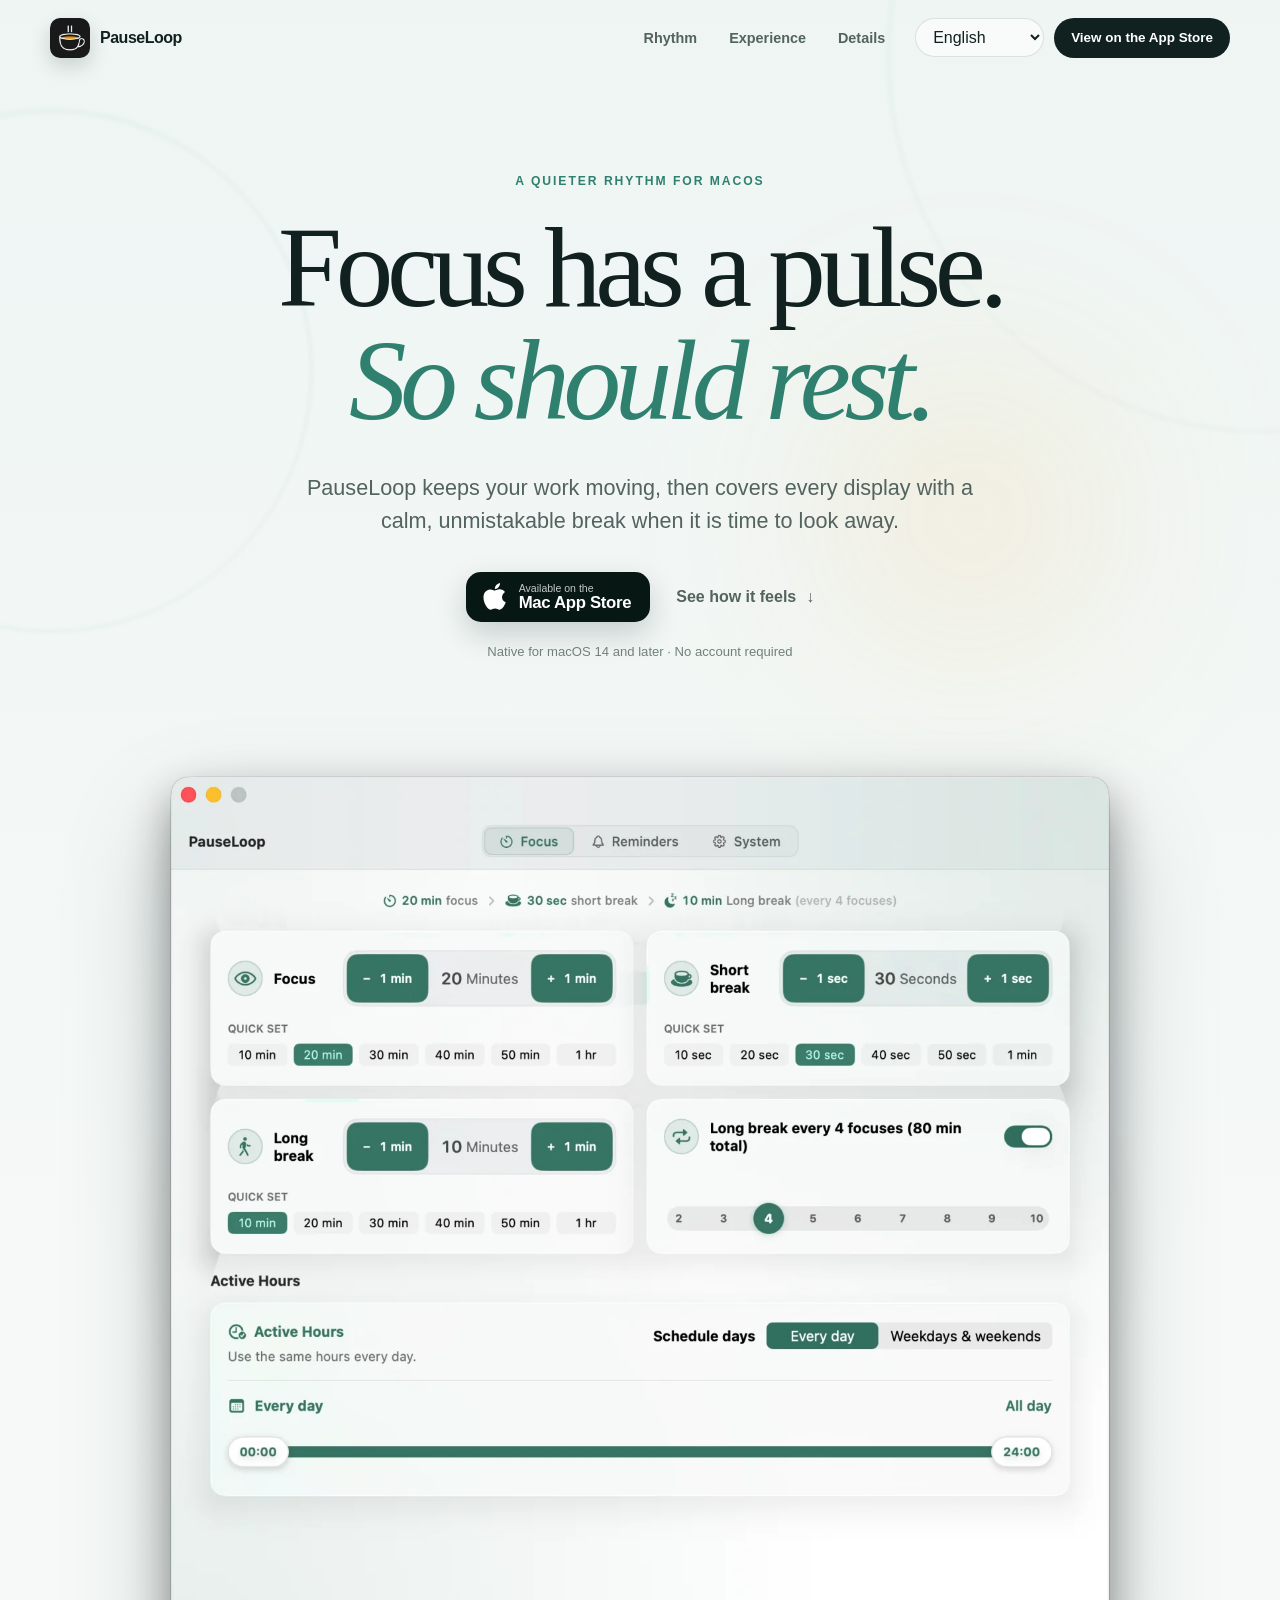
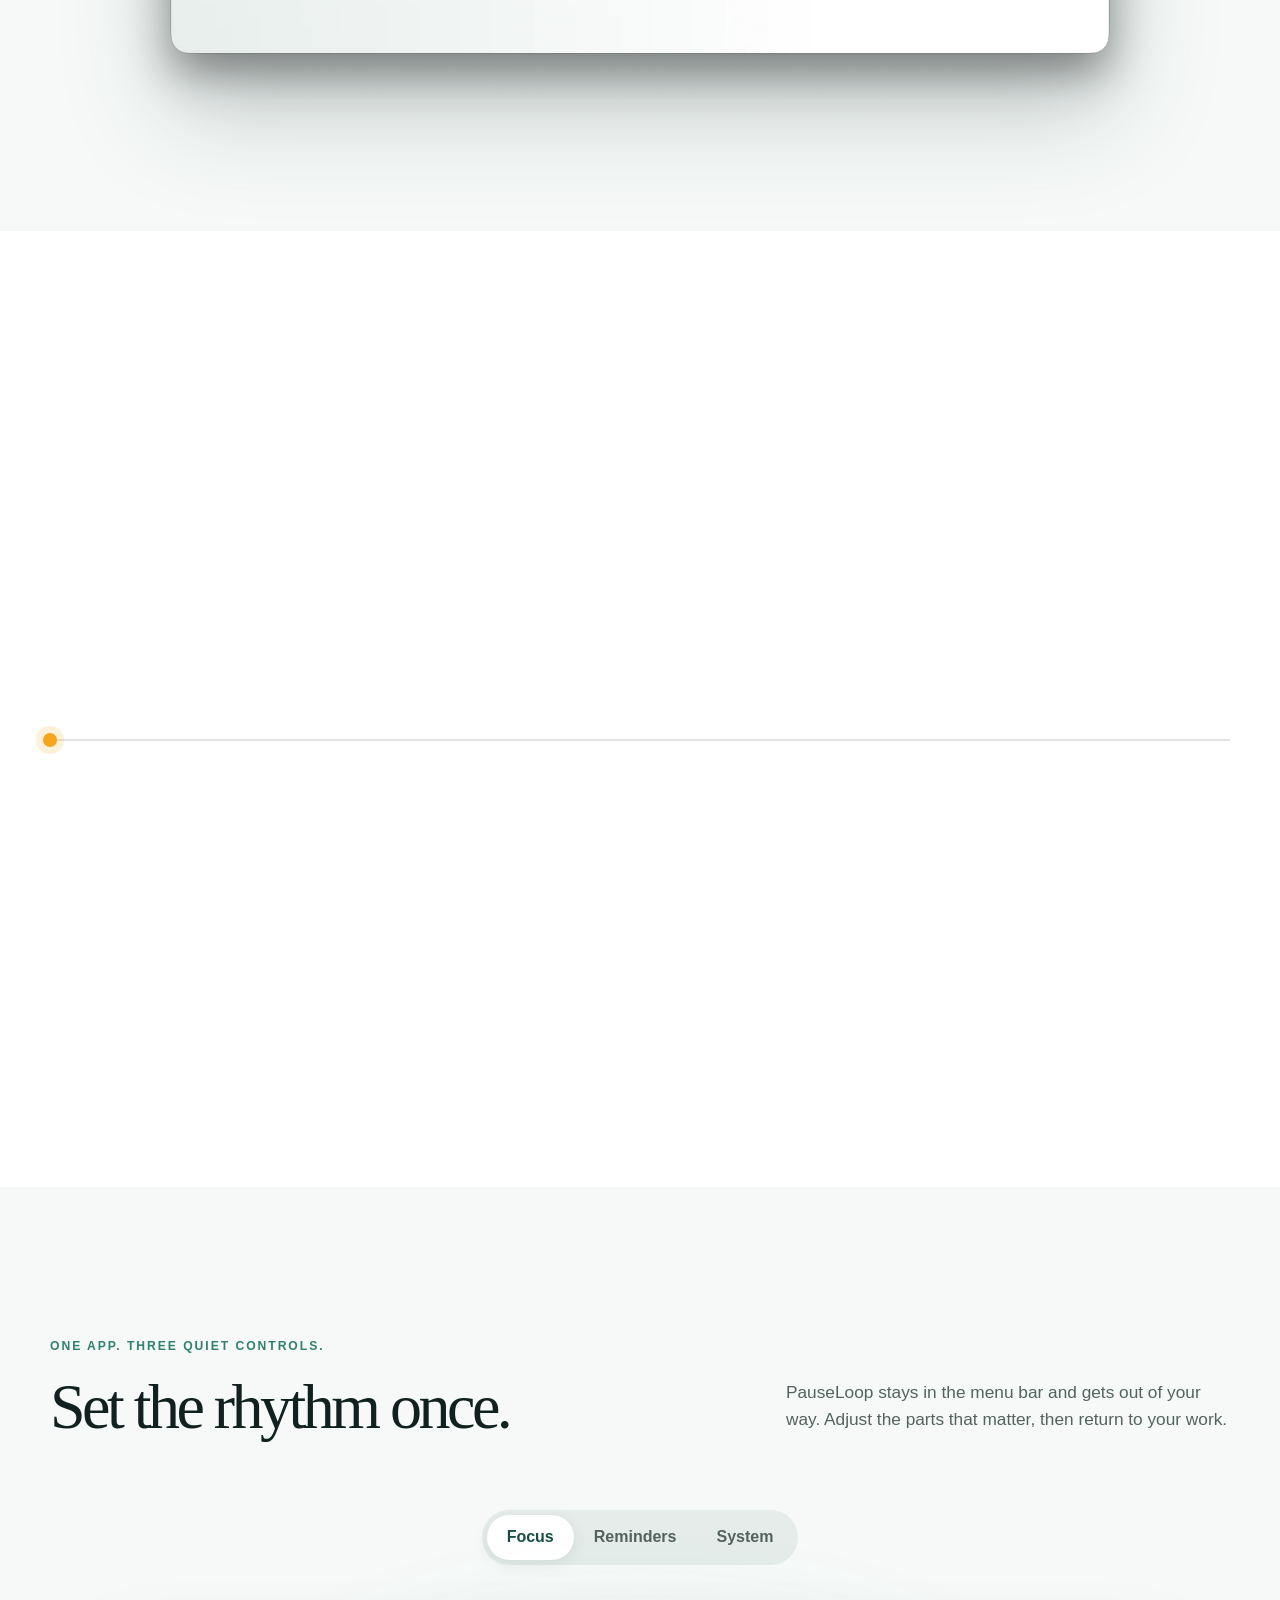
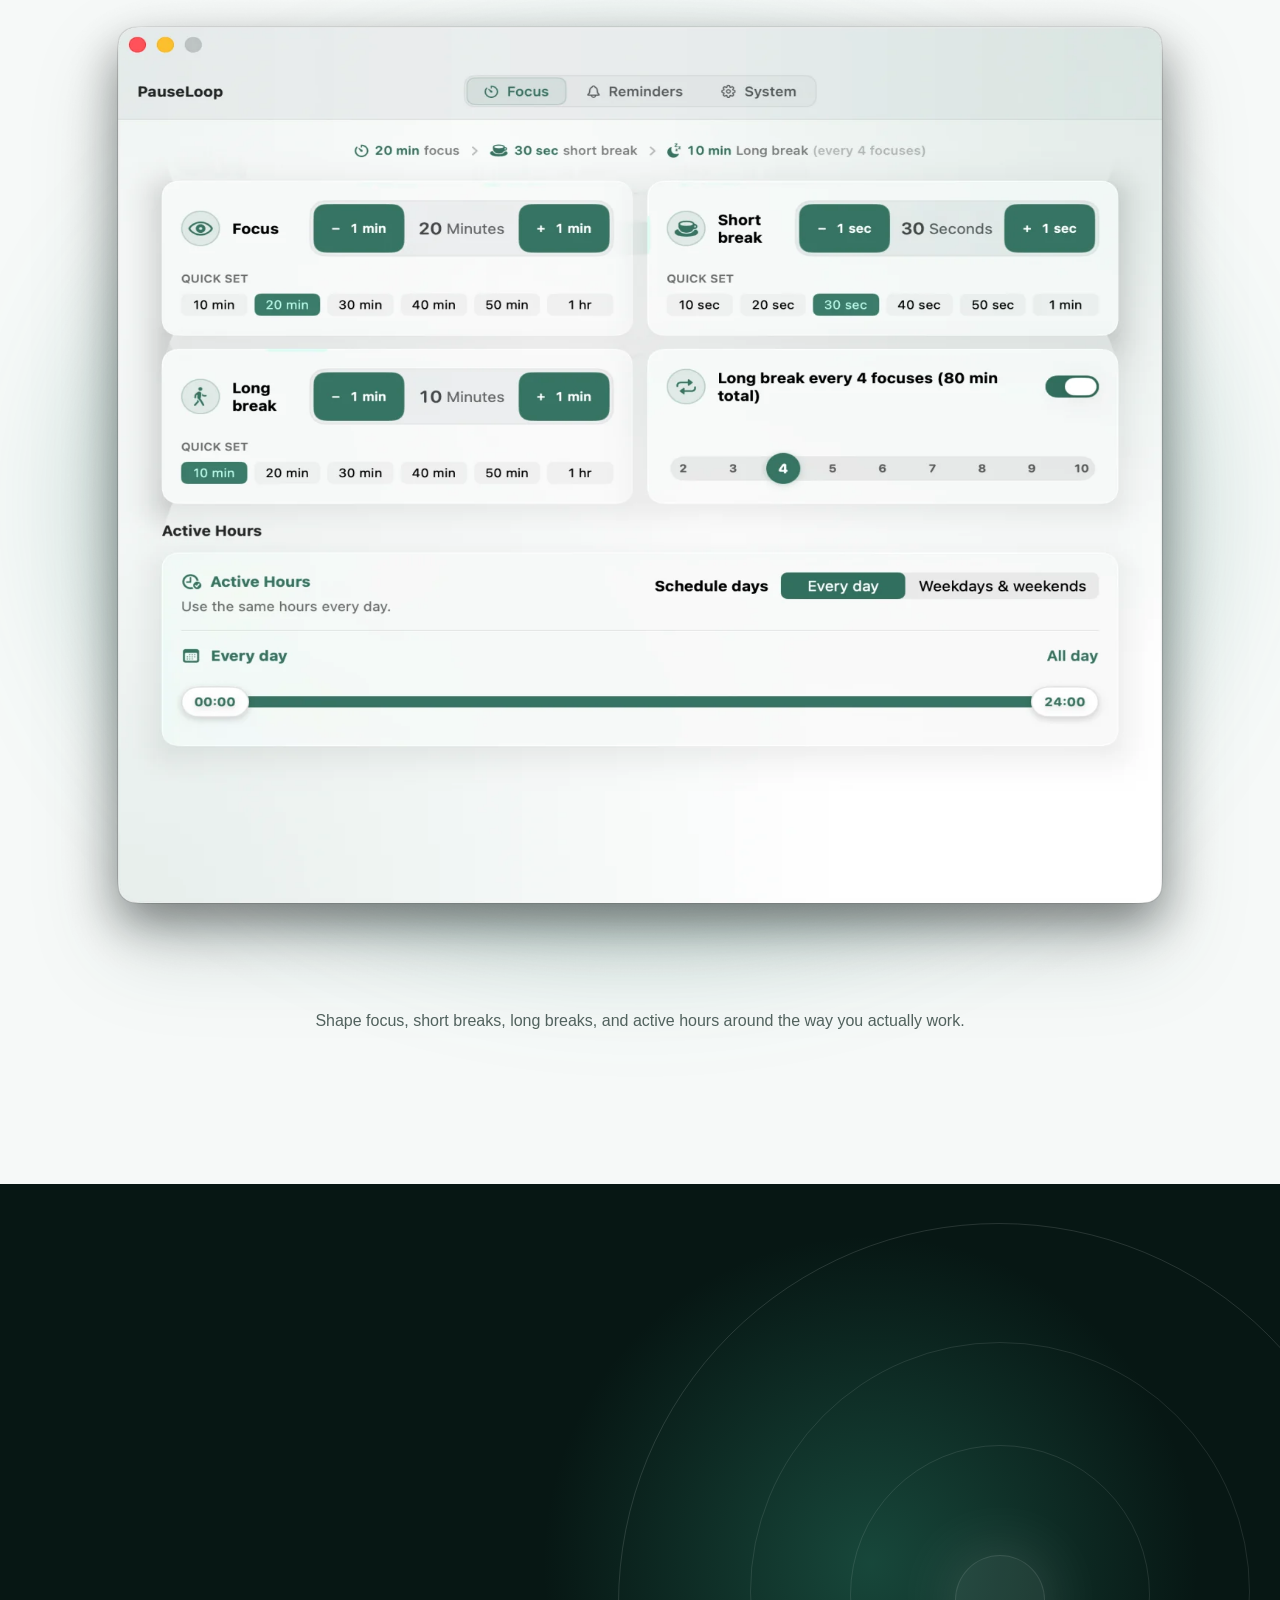
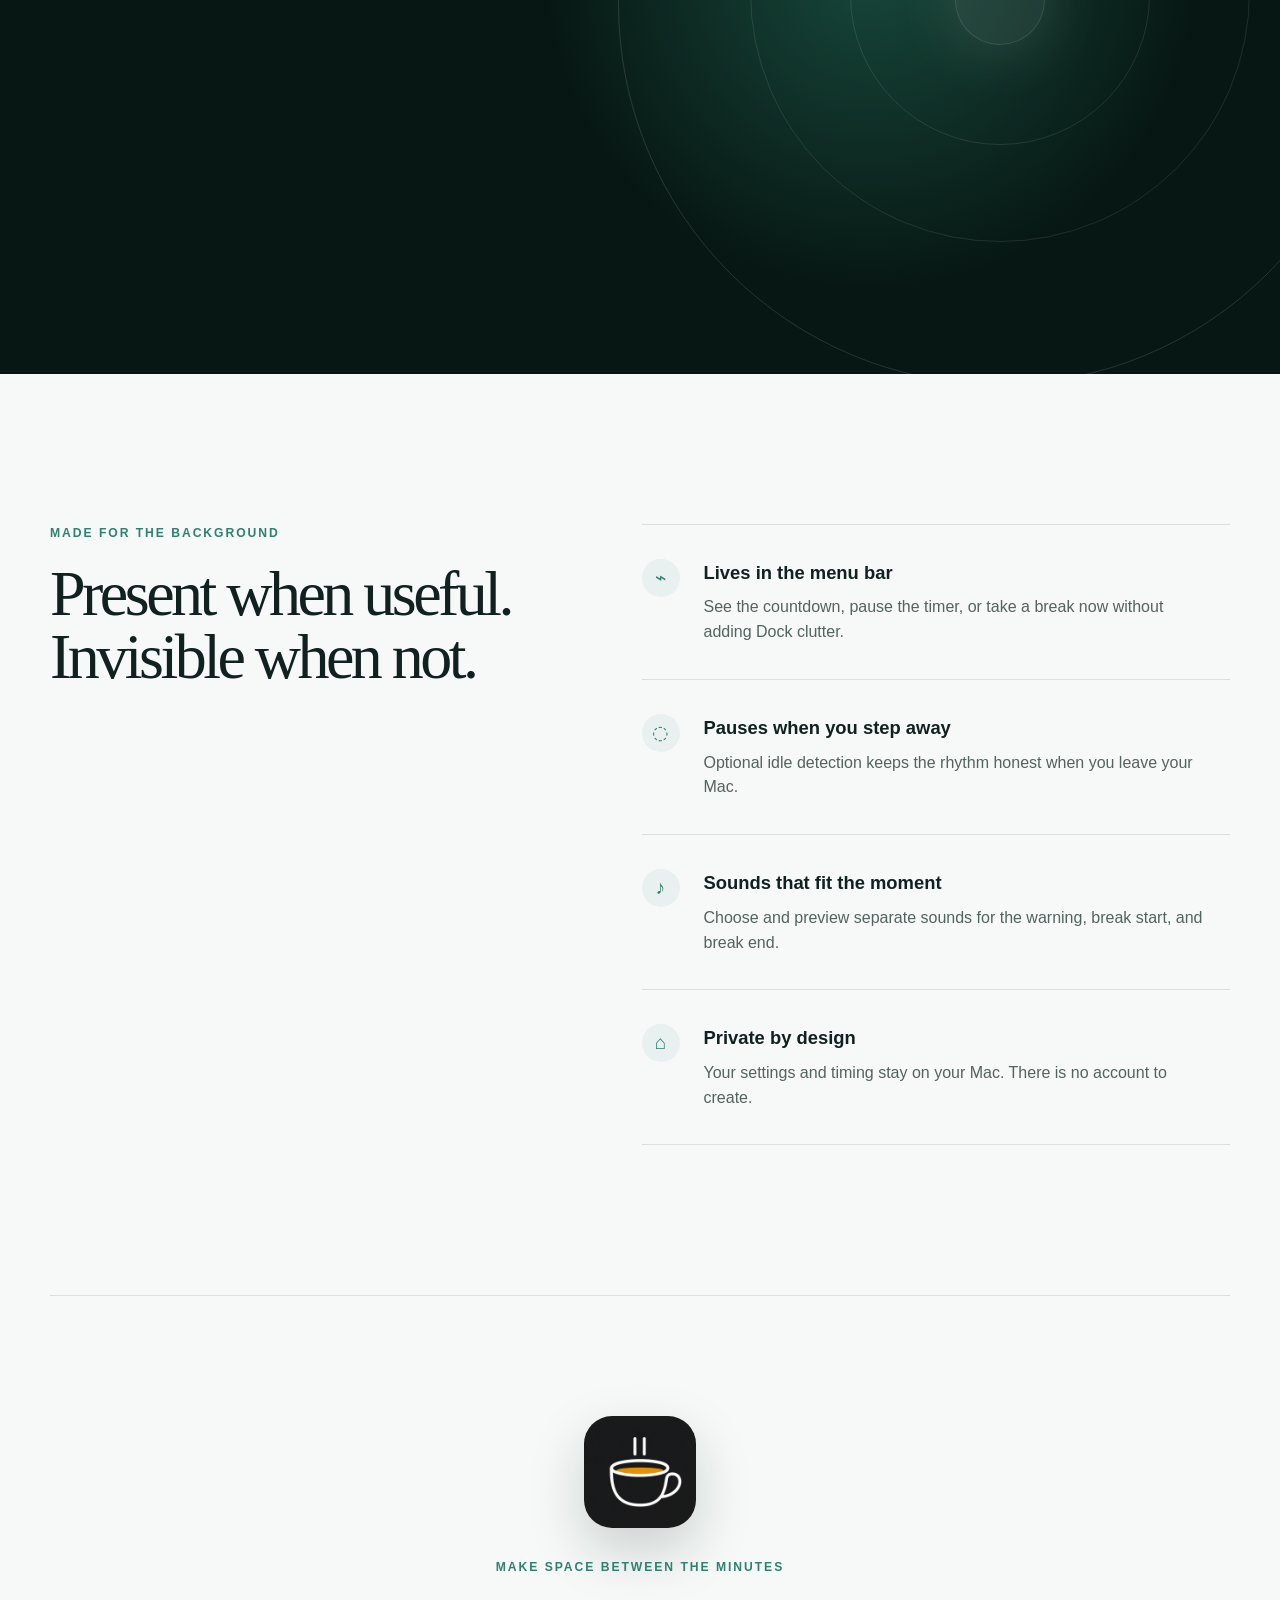
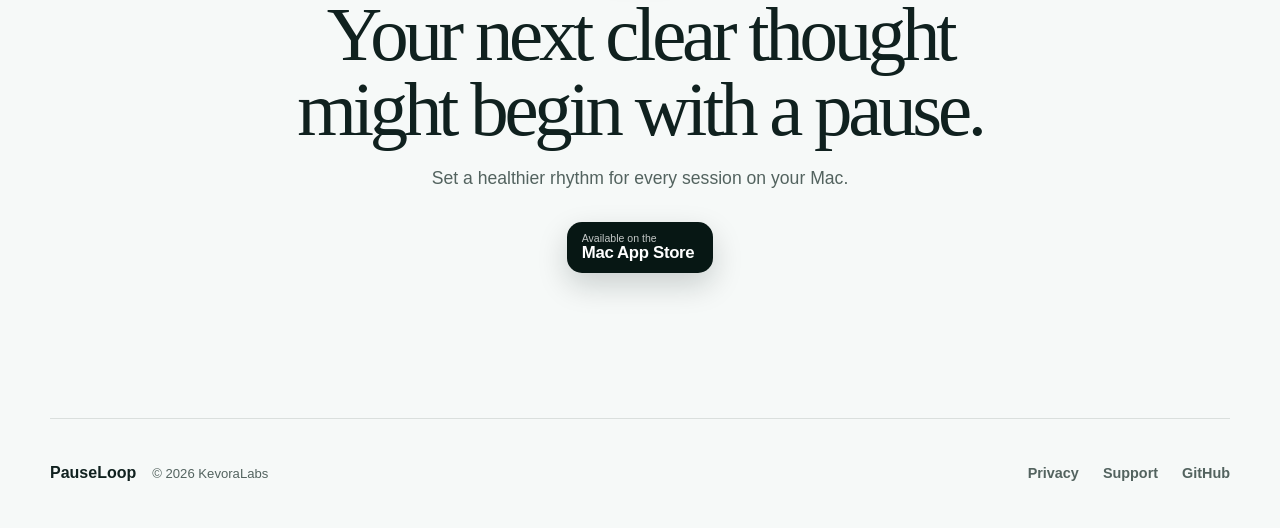
==== index.html @ c3a20c1f "Launch PauseLoop website" ====
<!doctype html>
<html lang="en">
<head>
  <meta charset="utf-8">
  <meta name="viewport" content="width=device-width, initial-scale=1">
  <meta name="description" content="PauseLoop is a native macOS focus and break timer that helps you step away from every screen at the right moment.">
  <meta name="theme-color" content="#e8f1ef">
  <meta property="og:type" content="website">
  <meta property="og:title" content="PauseLoop — Focus has a pulse. So should rest.">
  <meta property="og:description" content="A calm, native focus and break rhythm for your Mac.">
  <meta property="og:image" content="assets/focus-en-US.webp">
  <title>PauseLoop — A healthier focus rhythm for Mac</title>
  <link rel="icon" href="assets/app-icon.webp">
  <link rel="stylesheet" href="styles.css">
</head>
<body>
  <a class="skip-link" href="#main" data-i18n="a11y.skip">Skip to content</a>

  <header class="site-header" data-header>
    <div class="shell nav-inner">
      <a class="brand" href="#top" aria-label="PauseLoop home">
        <img src="assets/app-icon.webp" alt="" width="42" height="42">
        <span>PauseLoop</span>
      </a>
      <nav class="desktop-nav" aria-label="Main navigation">
        <a href="#rhythm" data-i18n="nav.rhythm">Rhythm</a>
        <a href="#experience" data-i18n="nav.experience">Experience</a>
        <a href="#details" data-i18n="nav.details">Details</a>
      </nav>
      <div class="nav-actions">
        <label class="language-control">
          <span class="visually-hidden">Language</span>
          <select id="languageSelect" aria-label="Language">
            <option value="en-US">English</option>
            <option value="zh-Hans">简体中文</option>
            <option value="zh-Hant">繁體中文</option>
            <option value="ja">日本語</option>
            <option value="ko">한국어</option>
          </select>
        </label>
        <a class="nav-download" href="https://apps.apple.com/app/id6790401487?mt=12" data-app-store-link data-i18n="nav.download">View on the App Store</a>
      </div>
    </div>
  </header>

  <main id="main">
    <section class="hero" id="top">
      <div class="hero-atmosphere" aria-hidden="true"><span></span></div>
      <div class="shell hero-copy reveal">
        <p class="eyebrow" data-i18n="hero.eyebrow">A quieter rhythm for macOS</p>
        <h1 data-i18n-html="hero.title">Focus has a pulse.<br><em>So should rest.</em></h1>
        <p class="hero-lede" data-i18n="hero.lede">PauseLoop keeps your work moving, then covers every display with a calm, unmistakable break when it is time to look away.</p>
        <div class="hero-actions">
          <a class="store-button" href="https://apps.apple.com/app/id6790401487?mt=12" data-app-store-link>
            <svg viewBox="0 0 24 24" aria-hidden="true"><path d="M18.7 12.9c0-3.2 2.6-4.8 2.7-4.9a5.8 5.8 0 0 0-4.5-2.4c-1.9-.2-3.8 1.1-4.7 1.1-.9 0-2.4-1.1-4-1-2 .1-3.9 1.2-5 3-2.1 3.6-.5 9 1.5 12 1 1.5 2.2 3.1 3.8 3 1.5-.1 2.1-1 4-1 1.8 0 2.4 1 4 1 1.7 0 2.8-1.5 3.8-3a13 13 0 0 0 1.7-3.5 5.2 5.2 0 0 1-3.3-4.3ZM15.7 3.6A5.2 5.2 0 0 0 17 0a5.3 5.3 0 0 0-3.4 1.8 4.9 4.9 0 0 0-1.3 3.5c1.3.1 2.6-.6 3.4-1.7Z"/></svg>
            <span><small data-i18n="store.available">Available on the</small><strong>Mac App Store</strong></span>
          </a>
          <a class="quiet-link" href="#experience"><span data-i18n="hero.see">See how it feels</span><span aria-hidden="true">↓</span></a>
        </div>
        <p class="requirements" data-i18n="hero.requirements">Native for macOS 14 and later · No account required</p>
      </div>

      <div class="shell hero-product reveal">
        <div class="product-halo" aria-hidden="true"></div>
        <img id="heroShot" src="assets/focus-en-US.webp" width="1600" height="1000" alt="PauseLoop focus settings on macOS" fetchpriority="high" decoding="async">
      </div>
    </section>

    <section class="rhythm-section" id="rhythm" data-rhythm>
      <div class="shell rhythm-intro reveal">
        <p class="eyebrow" data-i18n="rhythm.eyebrow">Your day, in intervals</p>
        <h2 data-i18n-html="rhythm.title">A workday that knows<br>when to let go.</h2>
        <p data-i18n="rhythm.body">Choose your focus window, keep short breaks light, and let longer rests arrive after a rhythm you define.</p>
      </div>
      <div class="shell rhythm-track" aria-label="Focus and break rhythm">
        <div class="track-line" aria-hidden="true"><span class="track-progress"></span><i class="track-cursor"></i></div>
        <div class="interval interval-focus reveal">
          <span data-i18n="rhythm.focusLabel">Focus</span><strong>20</strong><small data-i18n="unit.minutes">minutes</small>
        </div>
        <div class="interval interval-short reveal">
          <span data-i18n="rhythm.shortLabel">Short break</span><strong>30</strong><small data-i18n="unit.seconds">seconds</small>
        </div>
        <div class="interval interval-long reveal">
          <span data-i18n="rhythm.longLabel">Long break</span><strong>10</strong><small data-i18n="unit.minutes">minutes</small>
        </div>
      </div>
      <p class="rhythm-note shell reveal" data-i18n="rhythm.note">Every fourth focus, make room for a deeper reset.</p>
    </section>

    <section class="experience shell" id="experience">
      <div class="section-heading reveal">
        <div>
          <p class="eyebrow" data-i18n="experience.eyebrow">One app. Three quiet controls.</p>
          <h2 data-i18n="experience.title">Set the rhythm once.</h2>
        </div>
        <p data-i18n="experience.body">PauseLoop stays in the menu bar and gets out of your way. Adjust the parts that matter, then return to your work.</p>
      </div>

      <div class="shot-switcher reveal">
        <div class="shot-tabs" role="tablist" aria-label="PauseLoop screens">
          <button type="button" role="tab" aria-selected="true" data-shot="focus" data-i18n="tabs.focus">Focus</button>
          <button type="button" role="tab" aria-selected="false" data-shot="reminders" data-i18n="tabs.reminders">Reminders</button>
          <button type="button" role="tab" aria-selected="false" data-shot="system" data-i18n="tabs.system">System</button>
        </div>
        <div class="shot-stage">
          <div class="shot-glow" aria-hidden="true"></div>
          <img id="productShot" src="assets/focus-en-US.webp" width="1600" height="1000" alt="PauseLoop focus settings" loading="lazy" decoding="async">
        </div>
        <p id="shotCaption" class="shot-caption" data-i18n="caption.focus">Shape focus, short breaks, long breaks, and active hours around the way you actually work.</p>
      </div>
    </section>

    <section class="break-moment">
      <div class="break-vignette" aria-hidden="true"><span></span><span></span><span></span></div>
      <div class="shell break-copy reveal">
        <p class="eyebrow light" data-i18n="break.eyebrow">When the break arrives</p>
        <h2 data-i18n-html="break.title">Every screen goes quiet.<br><em>You can too.</em></h2>
        <p data-i18n="break.body">A calm full-screen pause appears on every connected display. Choose an atmosphere color or your own wallpaper, and return when the countdown is ready.</p>
        <ul>
          <li data-i18n="break.multi">All connected displays</li>
          <li data-i18n="break.calm">Calm atmosphere or wallpaper</li>
          <li data-i18n="break.control">Deliberate early-exit control</li>
        </ul>
      </div>
    </section>

    <section class="details shell" id="details">
      <div class="detail-lead reveal">
        <p class="eyebrow" data-i18n="details.eyebrow">Made for the background</p>
        <h2 data-i18n-html="details.title">Present when useful.<br>Invisible when not.</h2>
      </div>
      <div class="detail-list">
        <article class="reveal"><span>⌁</span><div><h3 data-i18n="details.menu.title">Lives in the menu bar</h3><p data-i18n="details.menu.body">See the countdown, pause the timer, or take a break now without adding Dock clutter.</p></div></article>
        <article class="reveal"><span>◌</span><div><h3 data-i18n="details.away.title">Pauses when you step away</h3><p data-i18n="details.away.body">Optional idle detection keeps the rhythm honest when you leave your Mac.</p></div></article>
        <article class="reveal"><span>♪</span><div><h3 data-i18n="details.sound.title">Sounds that fit the moment</h3><p data-i18n="details.sound.body">Choose and preview separate sounds for the warning, break start, and break end.</p></div></article>
        <article class="reveal"><span>⌂</span><div><h3 data-i18n="details.local.title">Private by design</h3><p data-i18n="details.local.body">Your settings and timing stay on your Mac. There is no account to create.</p></div></article>
      </div>
    </section>

    <section class="closing shell reveal">
      <img src="assets/app-icon.webp" alt="PauseLoop" width="112" height="112">
      <p class="eyebrow" data-i18n="closing.eyebrow">Make space between the minutes</p>
      <h2 data-i18n-html="closing.title">Your next clear thought<br>might begin with a pause.</h2>
      <p data-i18n="closing.body">Set a healthier rhythm for every session on your Mac.</p>
      <a class="store-button" href="https://apps.apple.com/app/id6790401487?mt=12" data-app-store-link>
        <span><small data-i18n="store.available">Available on the</small><strong>Mac App Store</strong></span>
      </a>
    </section>
  </main>

  <footer class="footer shell">
    <div><strong>PauseLoop</strong><span>© 2026 KevoraLabs</span></div>
    <nav aria-label="Footer navigation">
      <a href="https://kevinxft.github.io/pauseloop-support/privacy.html" data-i18n="footer.privacy">Privacy</a>
      <a href="https://kevinxft.github.io/pauseloop-support/" data-i18n="footer.support">Support</a>
      <a href="https://github.com/KevoraLabs/pauseloop-site" data-i18n="footer.github">GitHub</a>
    </nav>
  </footer>

  <script src="translations.js"></script>
  <script src="app.js"></script>
</body>
</html>
---- styles.css ----
:root {
  --ink: #10211f;
  --ink-soft: #53635f;
  --pine: #2f806e;
  --pine-deep: #174f44;
  --mist: #e8f1ef;
  --fog: #f6f9f8;
  --white: #ffffff;
  --night: #071714;
  --ember: #f4a51c;
  --line: rgba(16, 33, 31, 0.12);
  --shadow: 0 36px 90px rgba(18, 53, 47, 0.16);
  --shell: min(1180px, calc(100vw - 48px));
  color-scheme: light;
}

* { box-sizing: border-box; }
html { scroll-behavior: smooth; }
body {
  margin: 0;
  color: var(--ink);
  background: var(--fog);
  font-family: -apple-system, BlinkMacSystemFont, "SF Pro Text", "PingFang SC", "Hiragino Sans", sans-serif;
  font-size: 16px;
  line-height: 1.55;
  -webkit-font-smoothing: antialiased;
}
img { max-width: 100%; display: block; }
a { color: inherit; }
button, select { font: inherit; }
.shell { width: var(--shell); margin-inline: auto; }
.visually-hidden {
  position: absolute; width: 1px; height: 1px; padding: 0; margin: -1px;
  overflow: hidden; clip: rect(0, 0, 0, 0); white-space: nowrap; border: 0;
}
.skip-link {
  position: fixed; top: 10px; left: 10px; z-index: 100;
  padding: 10px 14px; border-radius: 10px; background: var(--night); color: white;
  transform: translateY(-150%); transition: transform .2s ease;
}
.skip-link:focus { transform: translateY(0); }

.site-header {
  position: fixed; z-index: 50; inset: 0 0 auto;
  padding: 14px 0;
  transition: background .25s ease, border-color .25s ease, backdrop-filter .25s ease;
}
.site-header.scrolled {
  background: rgba(246, 249, 248, 0.84);
  border-bottom: 1px solid rgba(16, 33, 31, 0.08);
  -webkit-backdrop-filter: blur(18px);
  backdrop-filter: blur(18px);
}
.nav-inner { min-height: 48px; display: flex; align-items: center; justify-content: space-between; gap: 30px; }
.brand { display: inline-flex; align-items: center; gap: 10px; text-decoration: none; font-weight: 760; letter-spacing: -0.03em; }
.brand img { width: 40px; height: 40px; border-radius: 10px; box-shadow: 0 8px 20px rgba(7, 23, 20, .16); }
.desktop-nav { display: flex; gap: 32px; margin-left: auto; }
.desktop-nav a, .footer a { color: var(--ink-soft); text-decoration: none; font-size: .9rem; font-weight: 600; }
.desktop-nav a:hover, .footer a:hover { color: var(--pine); }
.nav-actions { display: flex; align-items: center; gap: 10px; }
.language-control select {
  border: 1px solid var(--line); border-radius: 999px; padding: 9px 30px 9px 13px;
  color: var(--ink); background: rgba(255,255,255,.62); cursor: pointer;
}
.nav-download {
  text-decoration: none; border-radius: 999px; background: var(--ink); color: white;
  padding: 10px 17px; font-size: .84rem; font-weight: 700; white-space: nowrap;
  transition: transform .2s ease, background .2s ease;
}
.nav-download:hover { transform: translateY(-1px); background: var(--pine-deep); }

.hero {
  position: relative; min-height: 1120px; padding: 172px 0 96px; overflow: hidden;
  background: linear-gradient(180deg, #eef5f3 0%, #f6f9f8 72%);
}
.hero-atmosphere { position: absolute; inset: 0; pointer-events: none; overflow: hidden; }
.hero-atmosphere::before, .hero-atmosphere::after, .hero-atmosphere span {
  content: ""; position: absolute; border-radius: 50%; filter: blur(2px);
}
.hero-atmosphere::before { width: 520px; height: 520px; left: -210px; top: 110px; border: 1px solid rgba(47,128,110,.18); }
.hero-atmosphere::after { width: 750px; height: 750px; right: -360px; top: -320px; border: 1px solid rgba(47,128,110,.14); }
.hero-atmosphere span { width: 300px; height: 300px; left: 64%; top: 20%; background: rgba(244,165,28,.11); filter: blur(100px); }
.hero-copy { position: relative; z-index: 2; text-align: center; max-width: 920px; }
.eyebrow {
  margin: 0 0 20px; color: var(--pine); font-size: .76rem; font-weight: 800;
  letter-spacing: .16em; text-transform: uppercase;
}
.hero h1, h2 {
  font-family: "Iowan Old Style", "Palatino Linotype", "Songti SC", Georgia, serif;
  font-weight: 500; letter-spacing: -0.055em; line-height: .98;
}
.hero h1 { margin: 0; font-size: clamp(4rem, 9vw, 8rem); }
.hero h1 em, h2 em { color: var(--pine); font-weight: 500; }
.hero-lede { max-width: 720px; margin: 34px auto 0; color: var(--ink-soft); font-size: clamp(1.08rem, 2vw, 1.35rem); }
.hero-actions { display: flex; justify-content: center; align-items: center; gap: 26px; margin-top: 34px; }
.store-button {
  display: inline-flex; align-items: center; gap: 11px; padding: 11px 19px 11px 15px;
  border-radius: 15px; background: var(--night); color: white; text-decoration: none;
  box-shadow: 0 12px 30px rgba(7,23,20,.18); transition: transform .2s ease, box-shadow .2s ease;
}
.store-button:hover { transform: translateY(-2px); box-shadow: 0 17px 36px rgba(7,23,20,.24); }
.store-button svg { width: 27px; height: 27px; fill: currentColor; }
.store-button span { display: grid; text-align: left; line-height: 1.05; }
.store-button small { font-size: .66rem; opacity: .76; }
.store-button strong { font-size: 1.05rem; letter-spacing: -.02em; }
.quiet-link { display: inline-flex; gap: 10px; text-decoration: none; color: var(--ink-soft); font-weight: 650; }
.quiet-link:hover { color: var(--pine); }
.requirements { color: #70807c; font-size: .82rem; margin: 20px 0 0; }
.hero-product { position: relative; z-index: 2; margin-top: 72px; }
.hero-product img {
  position: relative; width: min(1060px, 92%); margin: 0 auto;
  filter: drop-shadow(0 46px 50px rgba(12, 42, 37, .22));
}
.product-halo {
  position: absolute; width: 92%; height: 78%; left: 4%; top: 12%; border-radius: 50%;
  background: radial-gradient(ellipse, rgba(47,128,110,.20), transparent 66%); filter: blur(34px);
}

.rhythm-section { position: relative; padding: 150px 0 130px; background: var(--white); overflow: hidden; }
.rhythm-intro { display: grid; grid-template-columns: 1fr 1fr; column-gap: 70px; align-items: end; }
.rhythm-intro .eyebrow { grid-column: 1 / -1; }
h2 { margin: 0; font-size: clamp(3.1rem, 6vw, 6rem); }
.rhythm-intro > p:last-child { color: var(--ink-soft); font-size: 1.12rem; max-width: 470px; margin: 0 0 8px; }
.rhythm-track {
  position: relative; display: grid; grid-template-columns: 1.5fr .6fr 1fr; gap: 18px;
  margin-top: 94px; padding-top: 44px;
}
.track-line { position: absolute; inset: 0 0 auto; height: 2px; background: var(--line); }
.track-progress { display: block; width: calc(var(--rhythm-progress, 0) * 100%); height: 100%; background: var(--pine); transition: width .08s linear; }
.track-cursor {
  position: absolute; left: calc(var(--rhythm-progress, 0) * 100%); top: 50%; width: 14px; height: 14px;
  border-radius: 50%; background: var(--ember); box-shadow: 0 0 0 7px rgba(244,165,28,.16);
  transform: translate(-50%, -50%); transition: left .08s linear;
}
.interval { min-height: 215px; padding: 28px; border-top: 3px solid; background: #f5f8f7; }
.interval span { display: block; color: var(--ink-soft); font-size: .84rem; font-weight: 750; }
.interval strong { display: inline-block; margin-top: 28px; font-family: "Iowan Old Style", Georgia, serif; font-size: 5rem; font-weight: 500; line-height: .85; letter-spacing: -.07em; }
.interval small { margin-left: 9px; color: var(--ink-soft); }
.interval-focus { border-color: var(--pine); }
.interval-short { border-color: var(--ember); background: #fff9ee; }
.interval-long { border-color: #315b75; background: #f1f6f9; }
.rhythm-note { margin-top: 24px; color: var(--ink-soft); font-size: .85rem; text-align: right; }

.experience { padding: 150px 0; }
.section-heading { display: grid; grid-template-columns: 1.2fr .8fr; gap: 70px; align-items: end; }
.section-heading h2 { font-size: clamp(3rem, 5vw, 5rem); }
.section-heading > p { max-width: 460px; margin: 0 0 6px; color: var(--ink-soft); font-size: 1.08rem; }
.shot-switcher { margin-top: 72px; }
.shot-tabs { display: flex; width: max-content; margin: 0 auto 20px; padding: 5px; border-radius: 999px; background: #e5ecea; }
.shot-tabs button { border: 0; border-radius: 999px; padding: 10px 20px; color: var(--ink-soft); background: transparent; cursor: pointer; font-weight: 700; }
.shot-tabs button[aria-selected="true"] { color: var(--pine-deep); background: white; box-shadow: 0 4px 16px rgba(16,33,31,.08); }
.shot-stage { position: relative; }
.shot-stage img { position: relative; z-index: 1; width: 100%; filter: drop-shadow(0 34px 38px rgba(12,42,37,.18)); transition: opacity .18s ease, transform .25s ease; }
.shot-stage img.changing { opacity: 0; transform: translateY(8px); }
.shot-glow { position: absolute; inset: 8% 2% 4%; border-radius: 50%; background: rgba(47,128,110,.18); filter: blur(65px); }
.shot-caption { max-width: 670px; margin: 24px auto 0; color: var(--ink-soft); text-align: center; }

.break-moment { position: relative; min-height: 790px; display: flex; align-items: center; padding: 140px 0; color: white; background: var(--night); overflow: hidden; }
.break-vignette { position: absolute; inset: 0; }
.break-vignette::before { content: ""; position: absolute; inset: 0; background: radial-gradient(circle at 68% 48%, rgba(46,138,112,.42), transparent 34%); }
.break-vignette::after { content: ""; position: absolute; width: 760px; height: 760px; right: -100px; top: 5%; border: 1px solid rgba(255,255,255,.13); border-radius: 50%; }
.break-vignette span { position: absolute; border: 1px solid rgba(255,255,255,.1); border-radius: 50%; }
.break-vignette span:nth-child(1) { width: 500px; height: 500px; right: 30px; top: 20%; }
.break-vignette span:nth-child(2) { width: 300px; height: 300px; right: 130px; top: 33%; }
.break-vignette span:nth-child(3) { width: 90px; height: 90px; right: 235px; top: 47%; background: rgba(255,255,255,.08); box-shadow: 0 0 70px rgba(255,255,255,.16); }
.break-copy { position: relative; z-index: 1; }
.eyebrow.light { color: #96c7bc; }
.break-copy h2 { max-width: 870px; }
.break-copy h2 em { color: #9bd3c7; }
.break-copy > p:not(.eyebrow) { max-width: 570px; margin: 32px 0; color: rgba(255,255,255,.66); font-size: 1.1rem; }
.break-copy ul { display: flex; gap: 30px; padding: 0; margin: 44px 0 0; list-style: none; }
.break-copy li { padding-top: 14px; border-top: 1px solid rgba(255,255,255,.26); font-size: .84rem; color: rgba(255,255,255,.82); }

.details { display: grid; grid-template-columns: .9fr 1.1fr; gap: 110px; padding: 150px 0; }
.detail-lead { position: sticky; top: 150px; align-self: start; }
.detail-lead h2 { font-size: clamp(3rem, 5vw, 5.2rem); }
.detail-list { border-top: 1px solid var(--line); }
.detail-list article { display: grid; grid-template-columns: 44px 1fr; gap: 18px; padding: 34px 0; border-bottom: 1px solid var(--line); }
.detail-list article > span { width: 38px; height: 38px; display: grid; place-items: center; border-radius: 50%; color: var(--pine); background: var(--mist); font-size: 1.2rem; }
.detail-list h3 { margin: 0 0 8px; font-size: 1.15rem; }
.detail-list p { max-width: 500px; margin: 0; color: var(--ink-soft); }

.closing { padding: 120px 0 145px; text-align: center; border-top: 1px solid var(--line); }
.closing img { margin: 0 auto 30px; border-radius: 25%; box-shadow: 0 22px 55px rgba(7,23,20,.18); }
.closing h2 { max-width: 930px; margin-inline: auto; }
.closing > p:not(.eyebrow) { color: var(--ink-soft); font-size: 1.1rem; }
.closing .store-button { margin-top: 12px; }
.footer { min-height: 110px; display: flex; justify-content: space-between; align-items: center; border-top: 1px solid var(--line); }
.footer > div { display: flex; gap: 16px; align-items: baseline; }
.footer span { color: var(--ink-soft); font-size: .82rem; }
.footer nav { display: flex; gap: 24px; }

.reveal { opacity: 0; transform: translateY(24px); transition: opacity .7s ease, transform .7s cubic-bezier(.2,.7,.2,1); }
.reveal.visible { opacity: 1; transform: none; }
:focus-visible { outline: 3px solid var(--ember); outline-offset: 4px; }

@media (max-width: 900px) {
  :root { --shell: min(100% - 32px, 720px); }
  .desktop-nav { display: none; }
  .nav-download { display: none; }
  .hero { min-height: auto; padding-top: 150px; }
  .hero-product { margin-top: 54px; }
  .rhythm-intro, .section-heading, .details { grid-template-columns: 1fr; gap: 34px; }
  .rhythm-intro > p:last-child, .section-heading > p { margin: 0; }
  .rhythm-track { grid-template-columns: 1fr 1fr; }
  .interval-focus { grid-column: 1 / -1; }
  .details { padding-block: 110px; }
  .detail-lead { position: static; }
  .break-vignette { opacity: .6; transform: translateX(34%); }
}

@media (max-width: 620px) {
  .site-header { padding-block: 9px; }
  .brand img { width: 36px; height: 36px; }
  .language-control select { max-width: 126px; }
  .hero { padding: 130px 0 72px; }
  .hero h1 { font-size: clamp(3.5rem, 17vw, 5rem); }
  .hero-actions { flex-direction: column; gap: 17px; }
  .hero-product { width: calc(100% + 80px); margin-left: -40px; }
  .rhythm-section, .experience { padding-block: 96px; }
  h2 { font-size: 3.2rem; }
  .rhythm-track { grid-template-columns: 1fr; margin-top: 65px; }
  .interval-focus { grid-column: auto; }
  .track-line { display: none; }
  .rhythm-note { text-align: left; }
  .shot-tabs { width: 100%; }
  .shot-tabs button { flex: 1; padding-inline: 8px; font-size: .85rem; }
  .shot-stage { width: calc(100% + 64px); margin-left: -32px; }
  .break-moment { min-height: 700px; padding-block: 100px; }
  .break-copy ul { display: grid; gap: 16px; }
  .break-vignette { transform: translateX(60%); }
  .details { gap: 60px; }
  .closing { padding-block: 96px; }
  .footer { padding-block: 32px; flex-direction: column; align-items: flex-start; gap: 22px; }
  .footer > div { display: grid; gap: 2px; }
}

@media (prefers-reduced-motion: reduce) {
  html { scroll-behavior: auto; }
  *, *::before, *::after { animation-duration: .01ms !important; transition-duration: .01ms !important; }
  .reveal { opacity: 1; transform: none; }
}
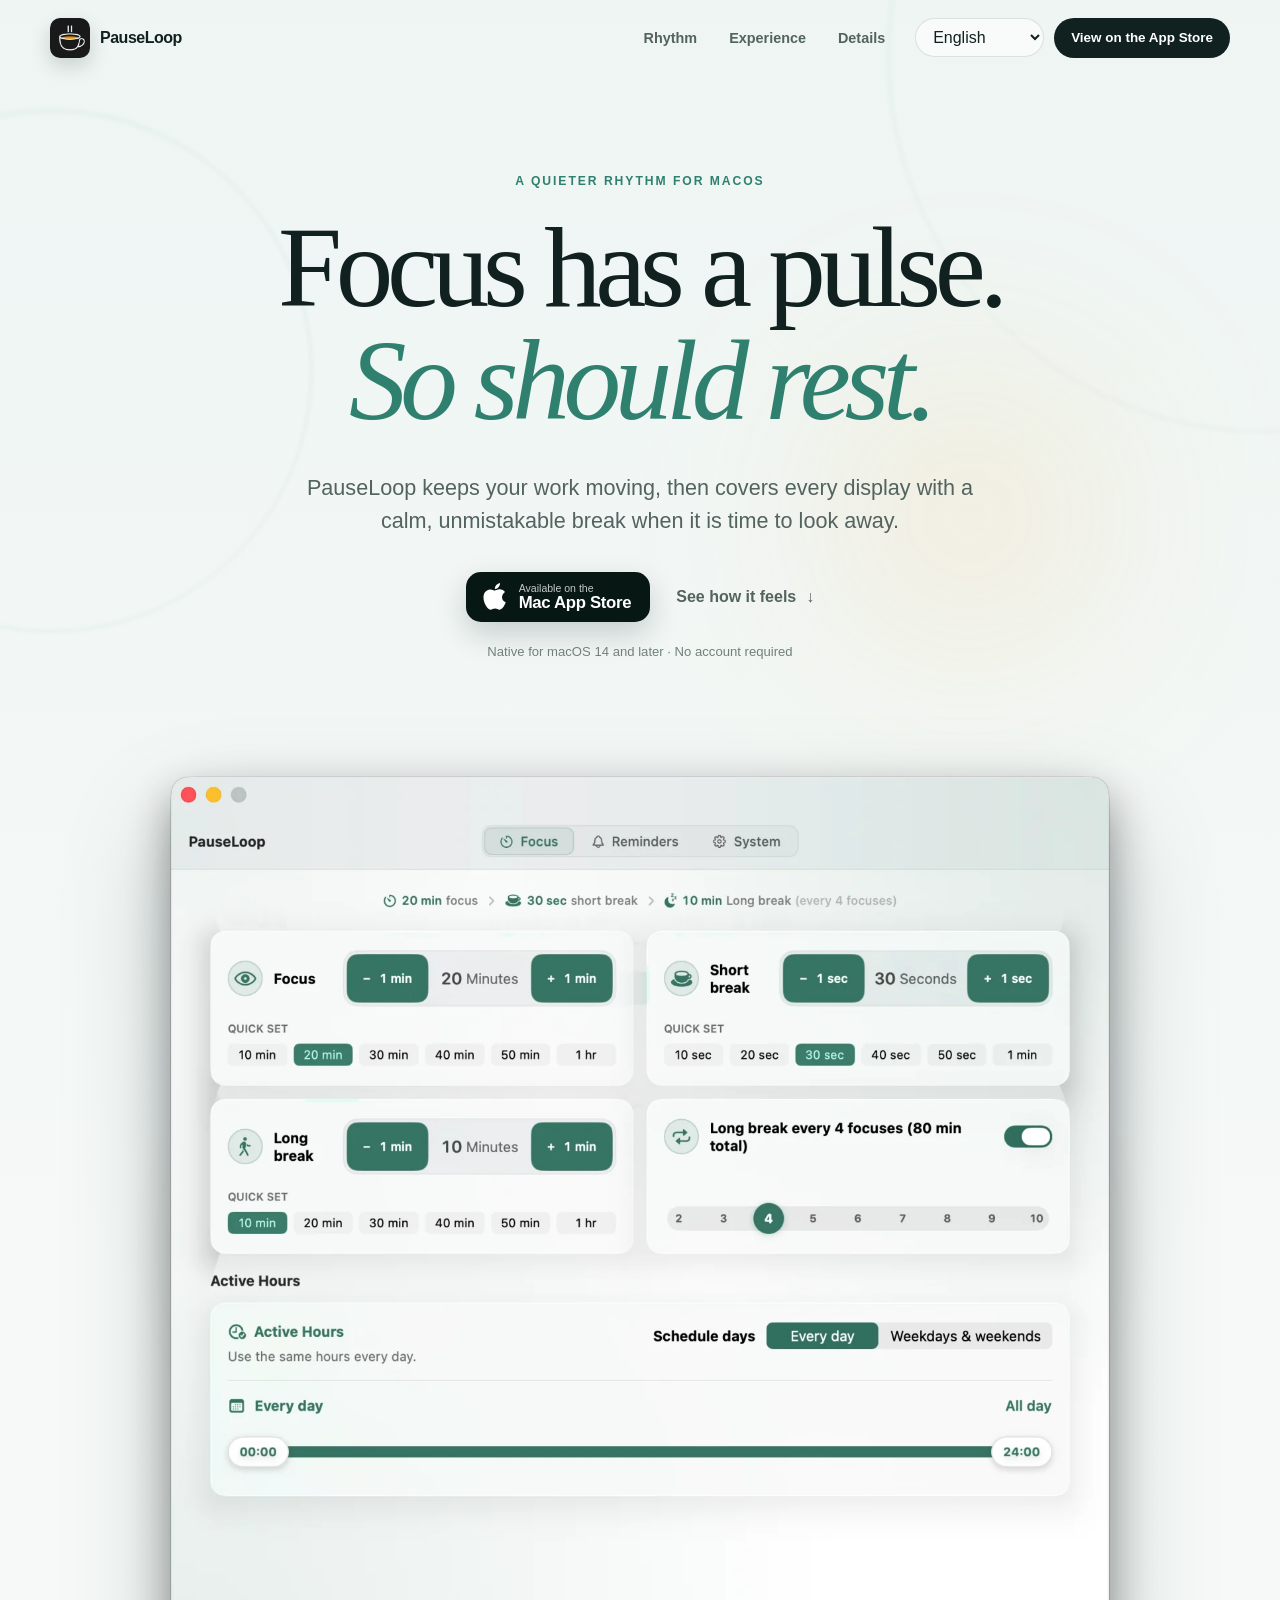
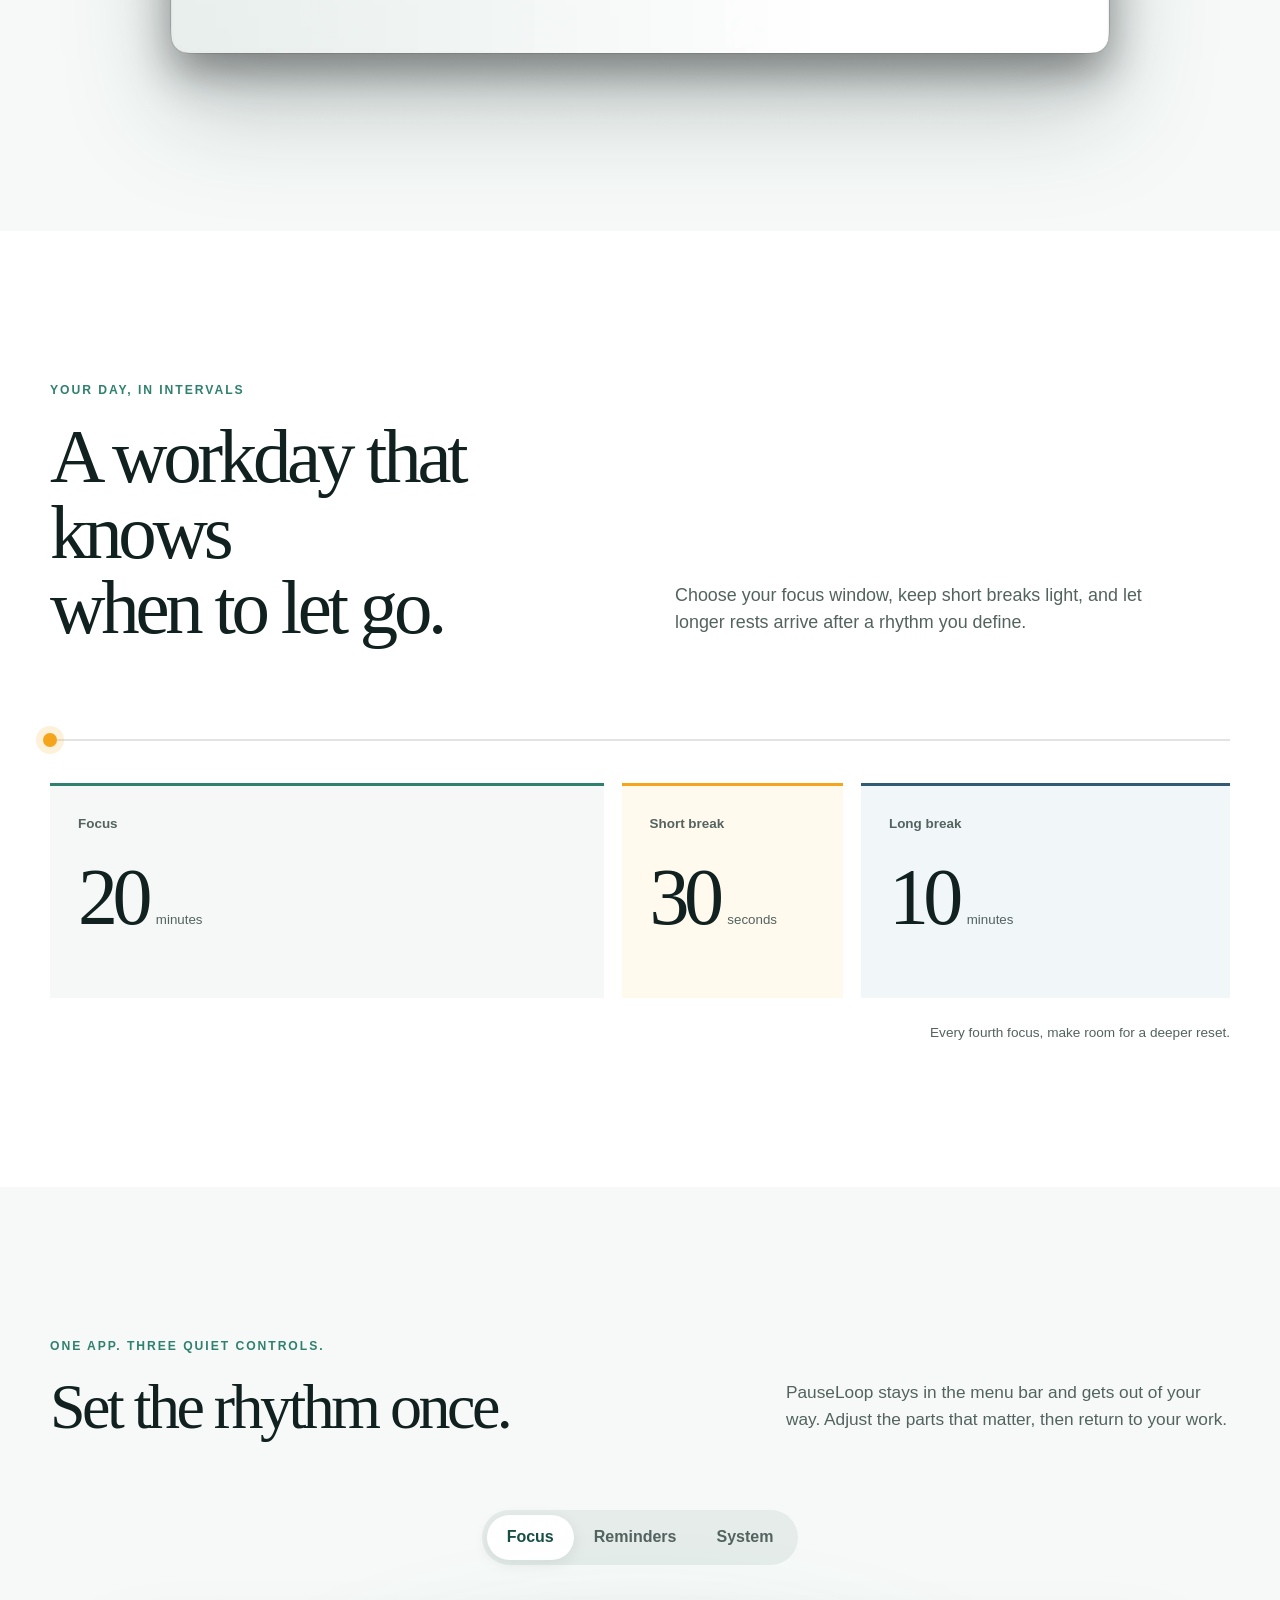
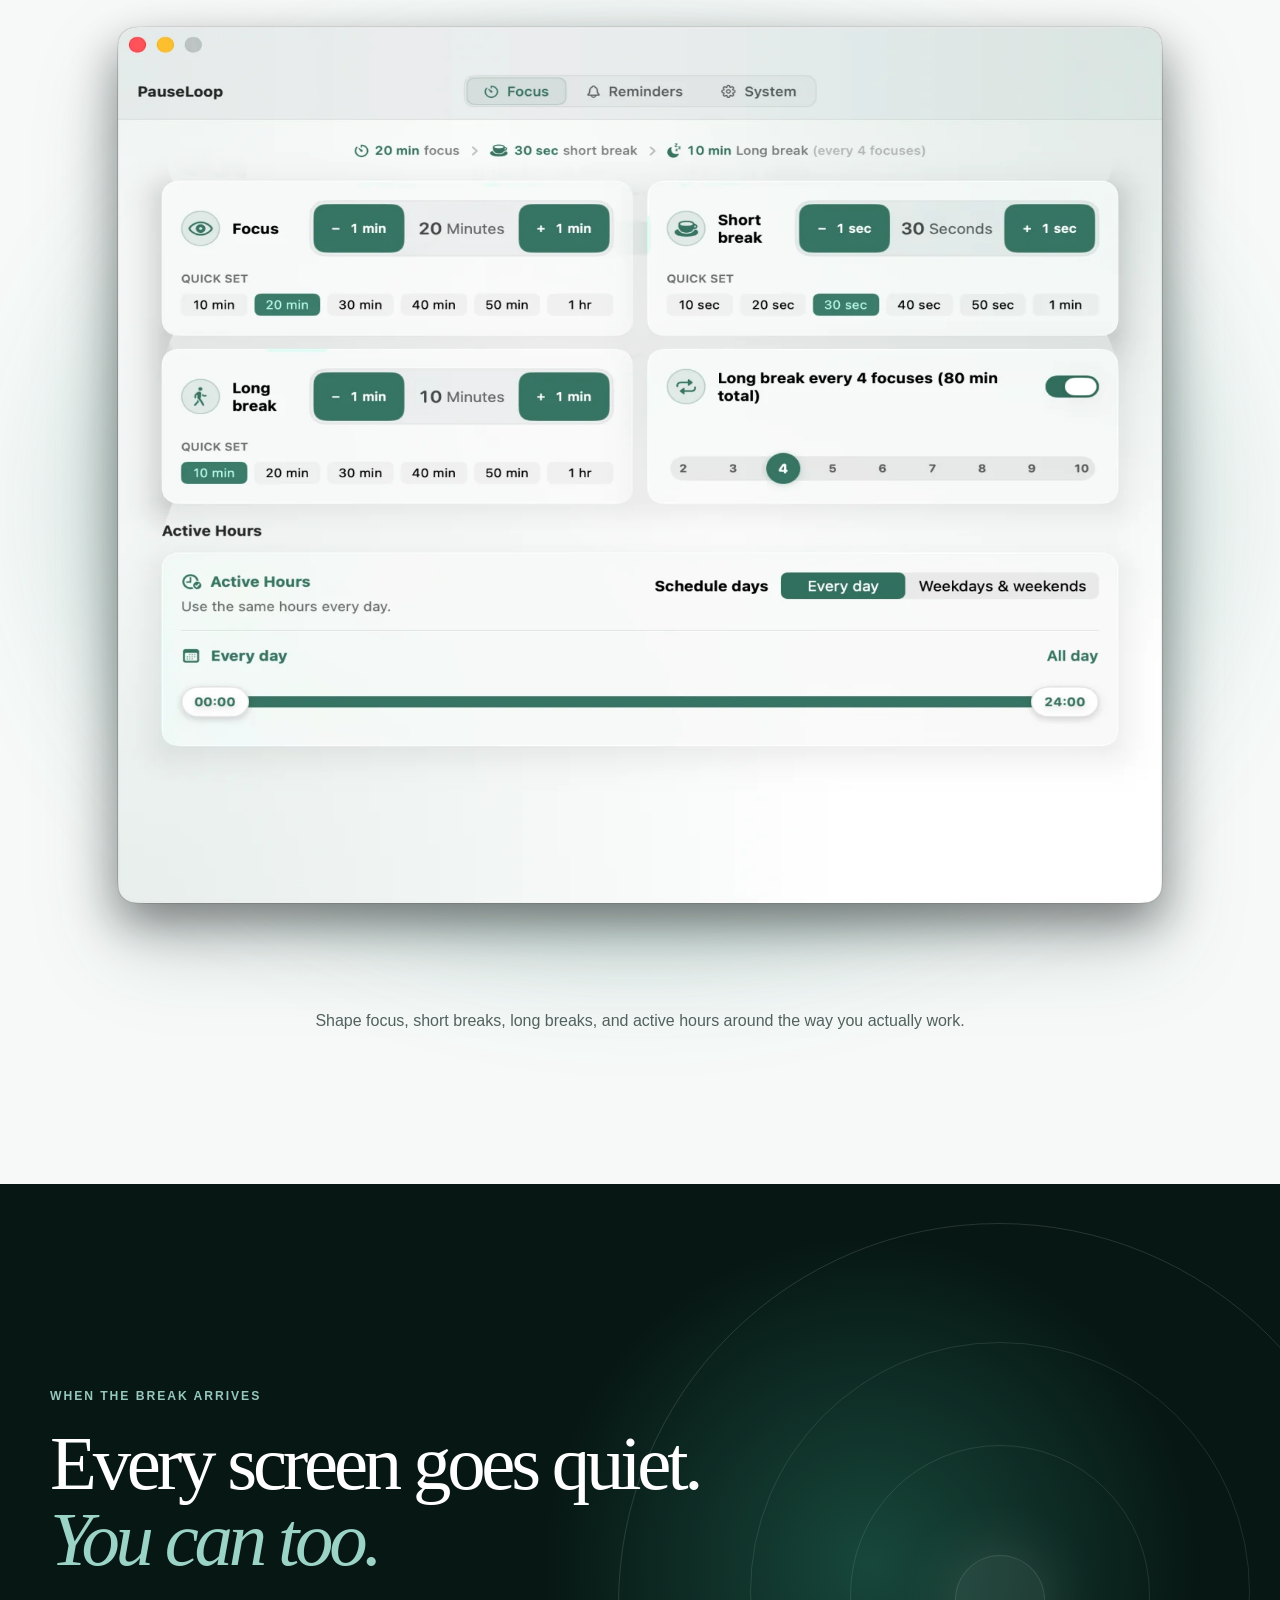
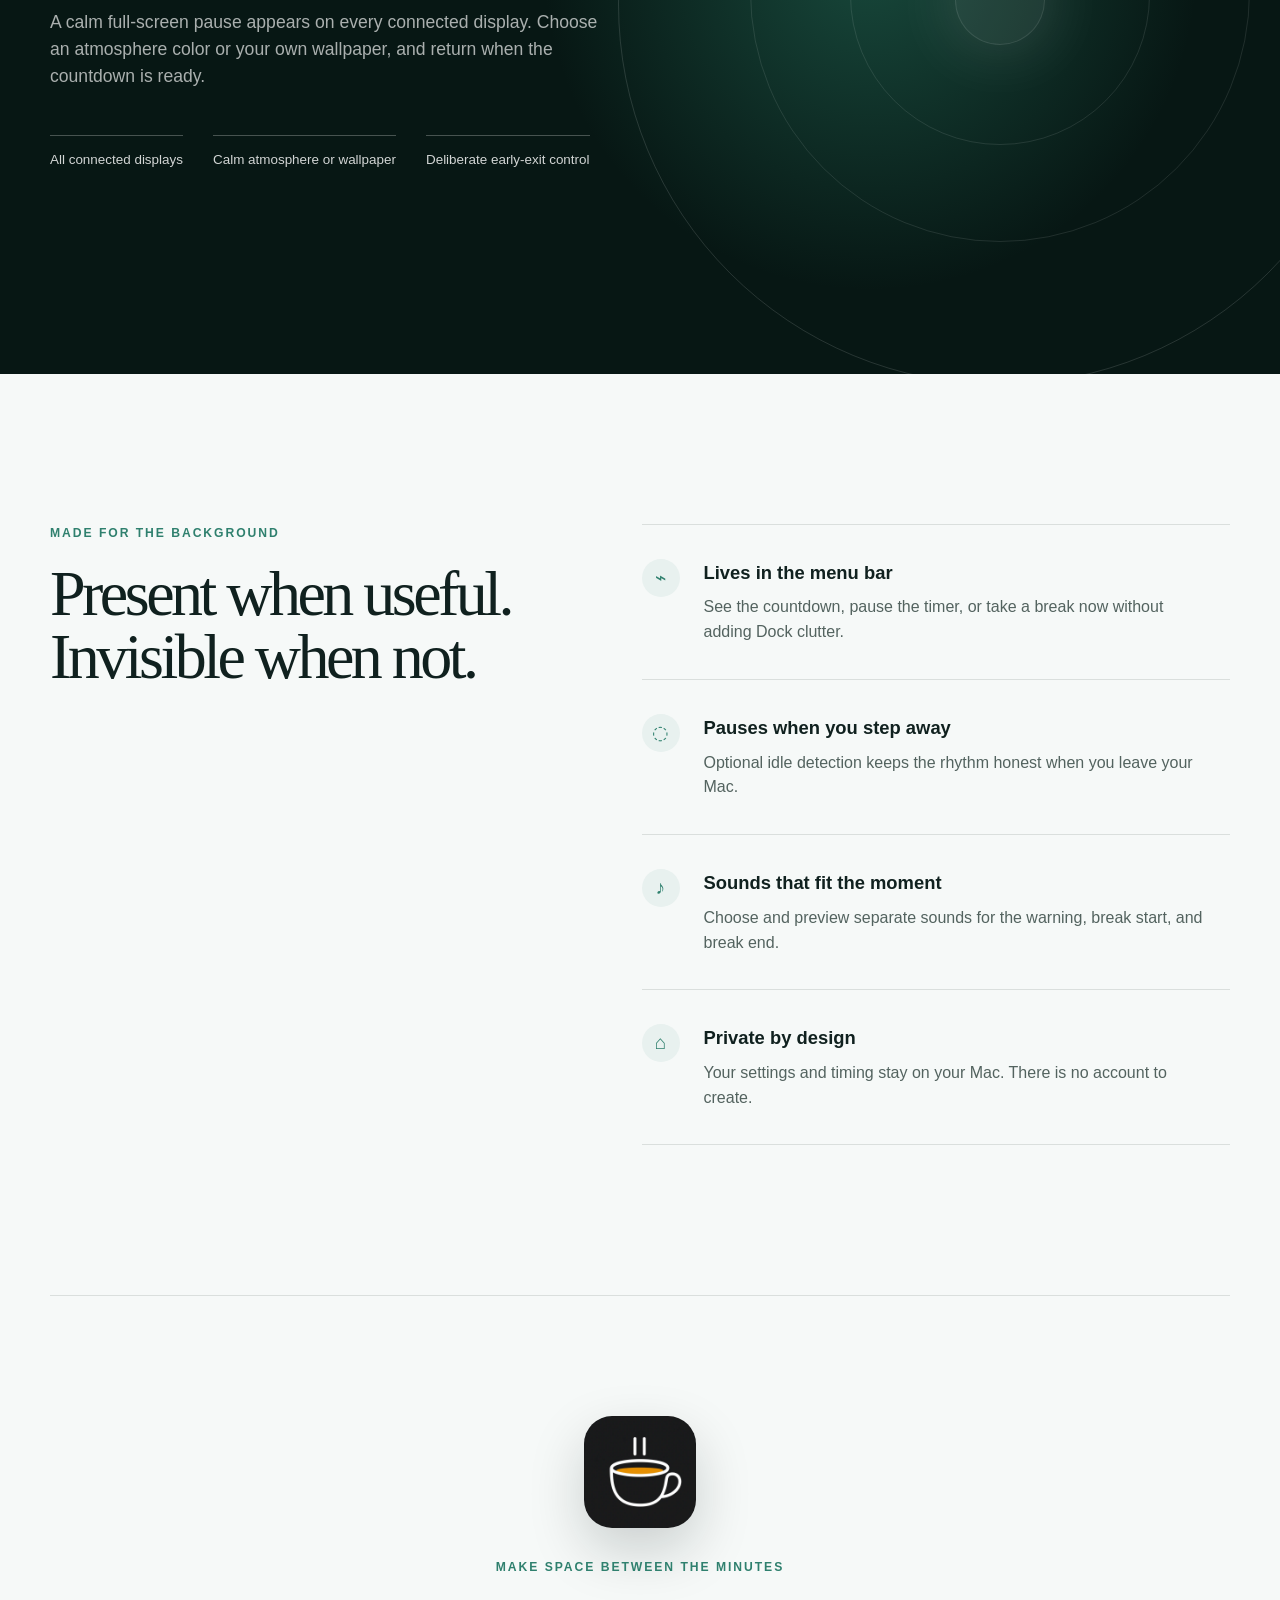
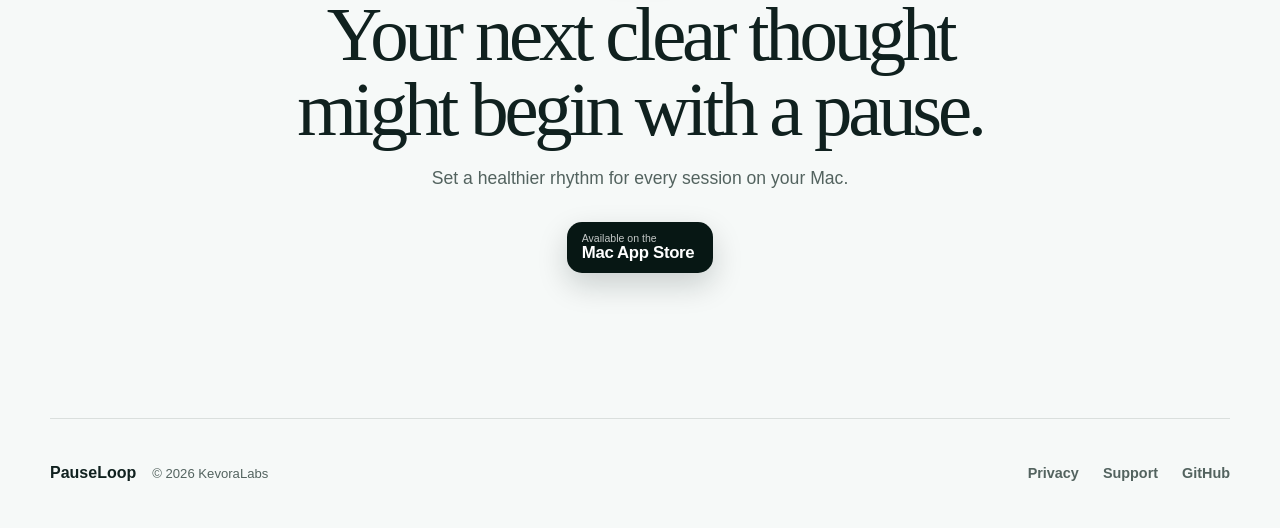
==== commit d7f85398: "Add PauseLoop support and privacy pages" ====
--- a/index.html
+++ b/index.html
@@ -151,8 +151,8 @@
   <footer class="footer shell">
     <div><strong>PauseLoop</strong><span>© 2026 KevoraLabs</span></div>
     <nav aria-label="Footer navigation">
-      <a href="https://kevinxft.github.io/pauseloop-support/privacy.html" data-i18n="footer.privacy">Privacy</a>
-      <a href="https://kevinxft.github.io/pauseloop-support/" data-i18n="footer.support">Support</a>
+      <a href="privacy.html" data-i18n="footer.privacy">Privacy</a>
+      <a href="support.html" data-i18n="footer.support">Support</a>
       <a href="https://github.com/KevoraLabs/pauseloop-site" data-i18n="footer.github">GitHub</a>
     </nav>
   </footer>
--- a/styles.css
+++ b/styles.css
@@ -189,6 +189,63 @@
 .footer > div { display: flex; gap: 16px; align-items: baseline; }
 .footer span { color: var(--ink-soft); font-size: .82rem; }
 .footer nav { display: flex; gap: 24px; }
+
+.simple-page {
+  min-height: 100vh;
+  background:
+    radial-gradient(circle at 72% 0%, rgba(47, 128, 110, 0.13), transparent 34%),
+    linear-gradient(180deg, #eef5f3 0%, var(--fog) 48%, #fff 100%);
+}
+.simple-header {
+  position: static;
+  padding-top: 22px;
+}
+.legal {
+  max-width: 820px;
+  padding: 92px 0 110px;
+}
+.legal h1 {
+  margin: 0;
+  font-family: "Iowan Old Style", "Palatino Linotype", "Songti SC", Georgia, serif;
+  font-size: clamp(3.4rem, 8vw, 6rem);
+  font-weight: 500;
+  letter-spacing: -0.055em;
+  line-height: .98;
+}
+.legal-updated {
+  margin: 20px 0 58px;
+  color: var(--ink-soft);
+}
+.legal section {
+  padding: 30px 0;
+  border-top: 1px solid var(--line);
+}
+.legal section:last-child {
+  border-bottom: 1px solid var(--line);
+}
+.legal h2 {
+  margin: 0 0 12px;
+  font-family: inherit;
+  font-size: 1.1rem;
+  font-weight: 800;
+  letter-spacing: -0.02em;
+}
+.legal p,
+.legal li {
+  color: var(--ink-soft);
+}
+.legal ul {
+  margin: 0;
+  padding-left: 1.2rem;
+}
+.support-link {
+  display: inline-flex;
+  margin-top: 6px;
+  color: var(--pine-deep);
+  font-weight: 750;
+  text-decoration-thickness: 2px;
+  text-underline-offset: 4px;
+}
 
 .reveal { opacity: 0; transform: translateY(24px); transition: opacity .7s ease, transform .7s cubic-bezier(.2,.7,.2,1); }
 .reveal.visible { opacity: 1; transform: none; }
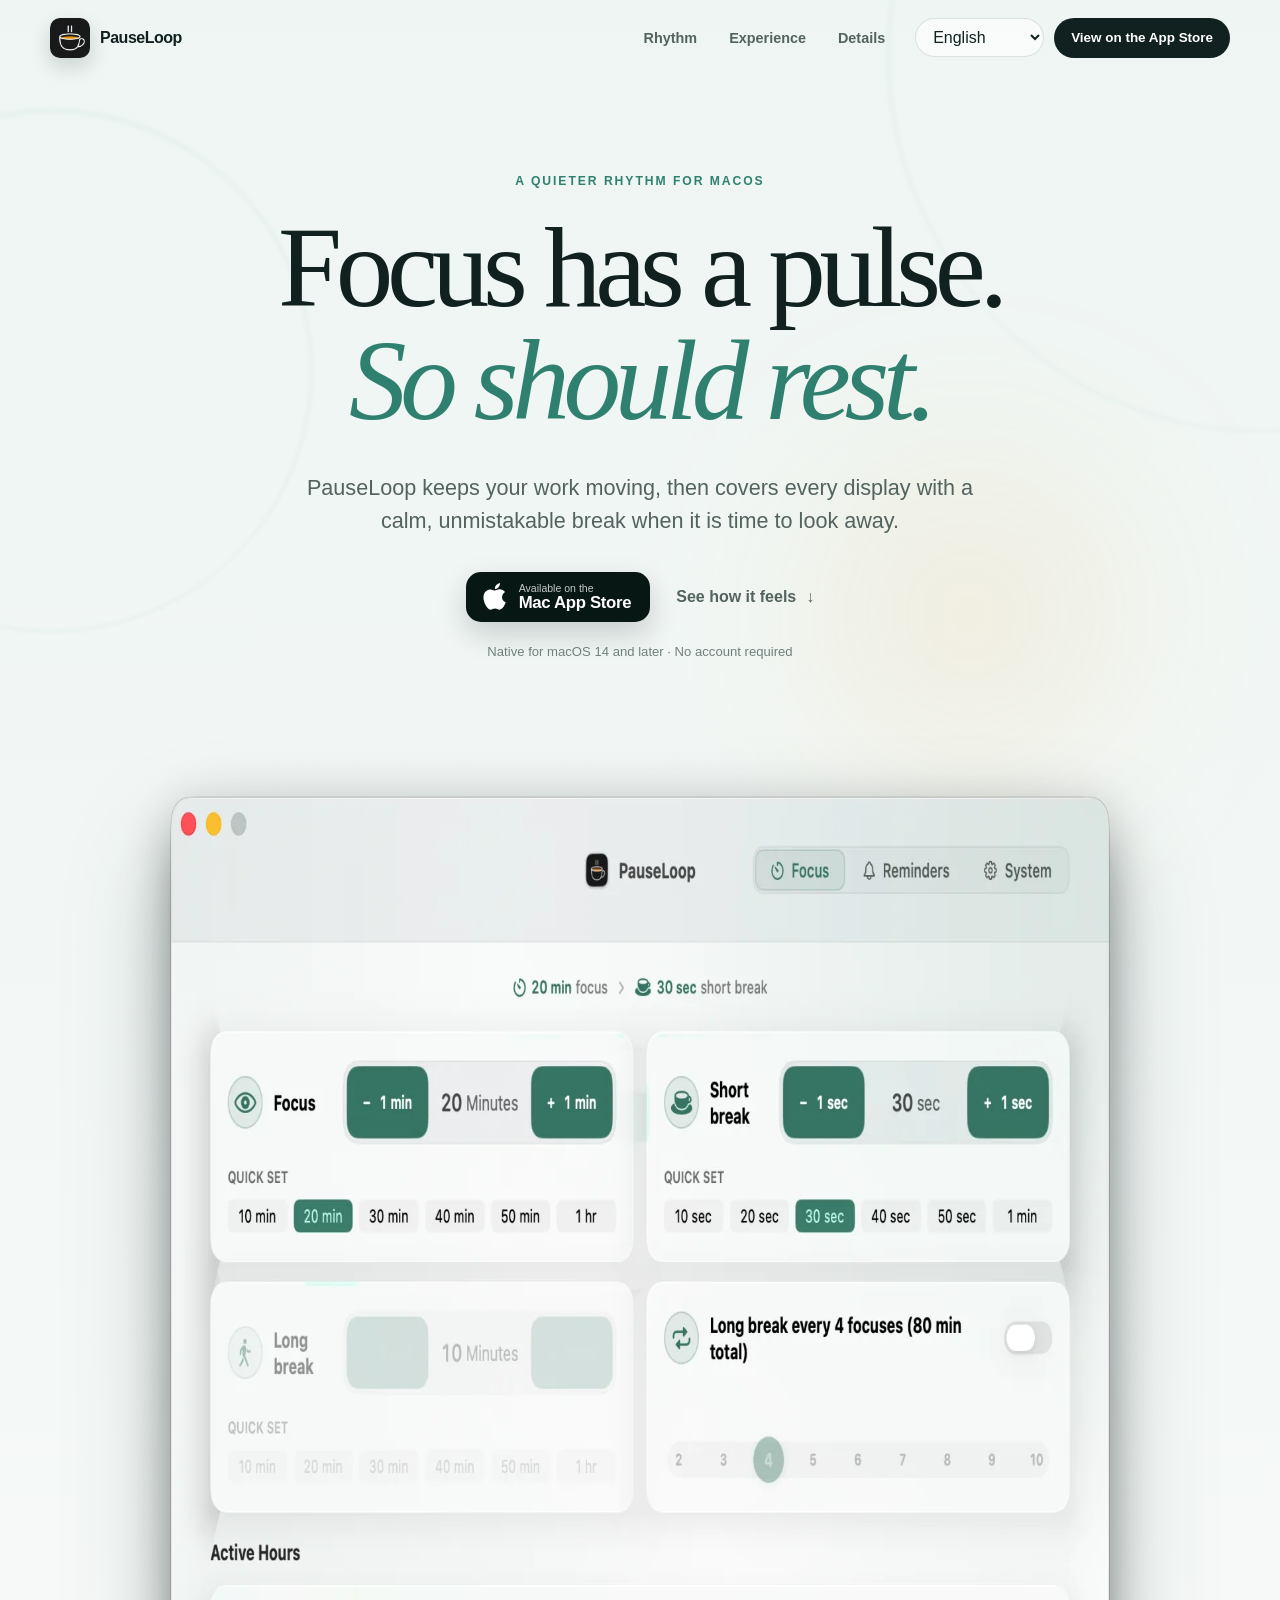
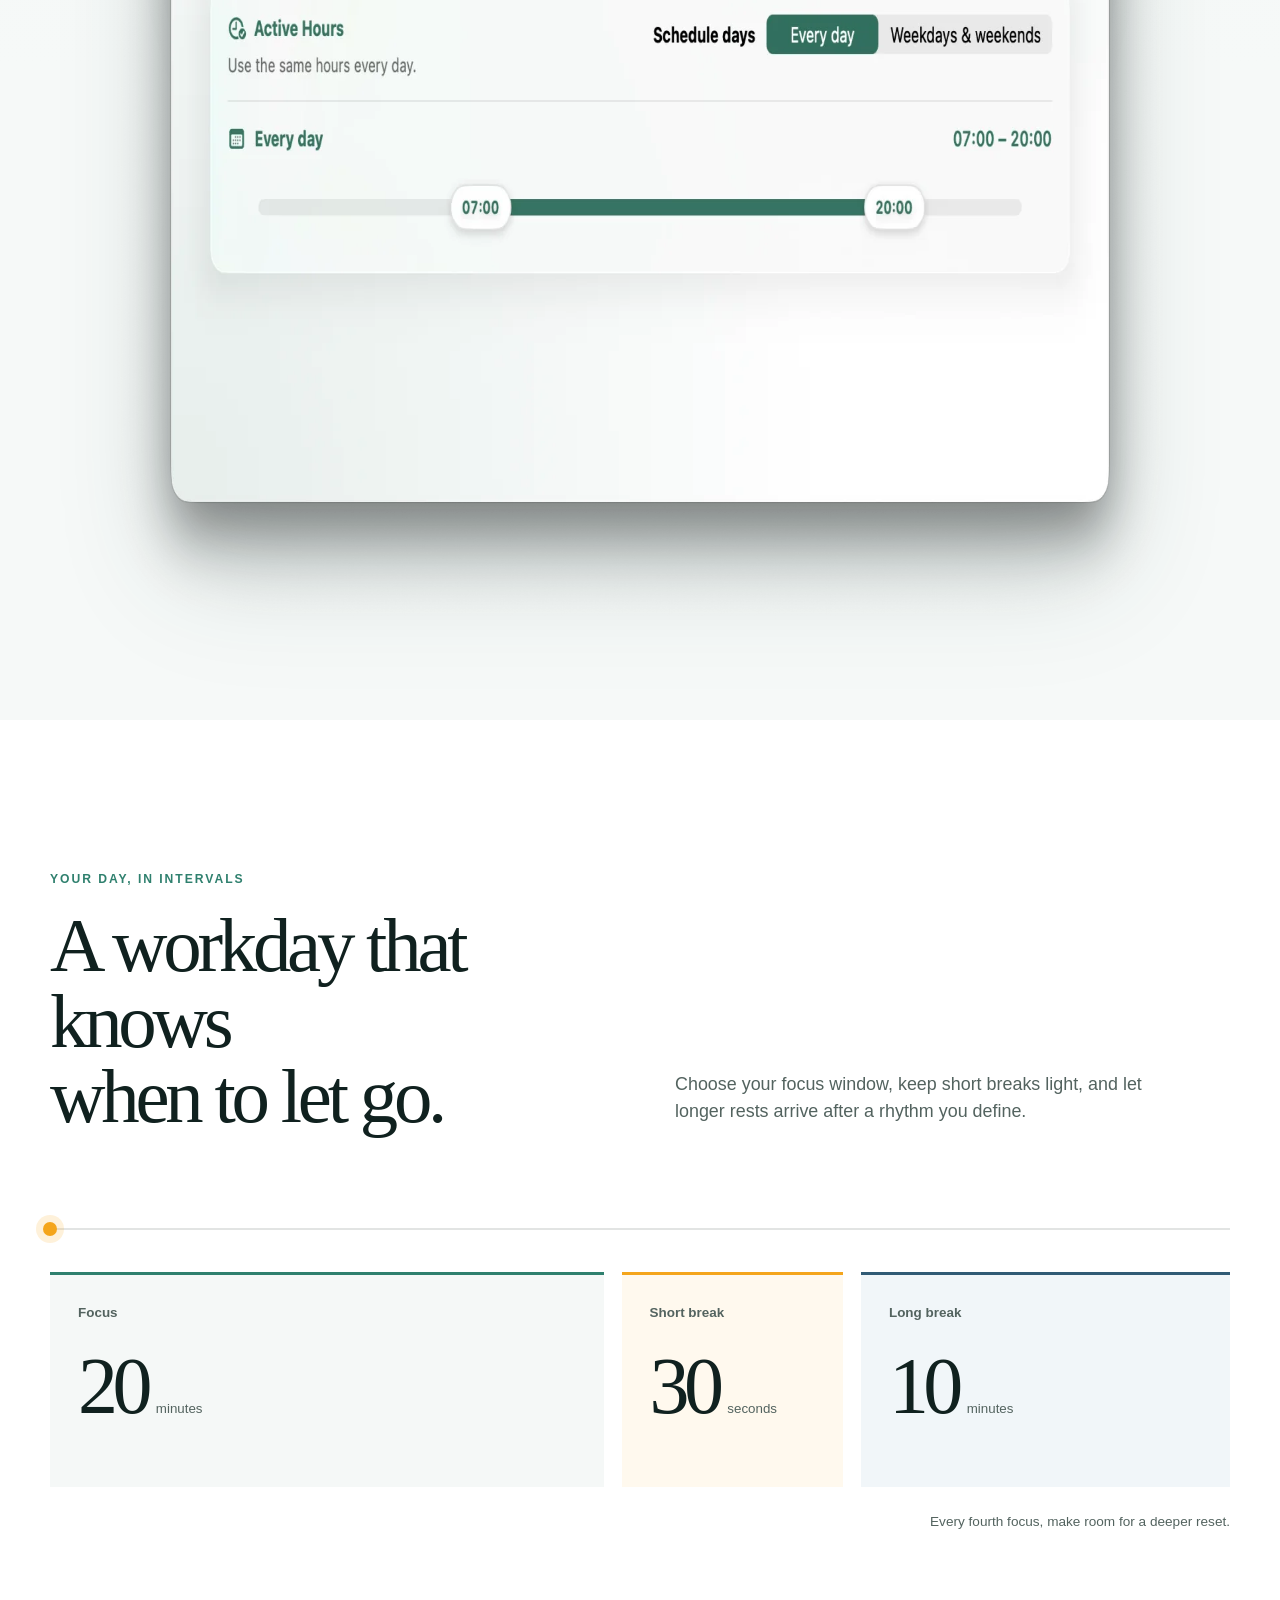
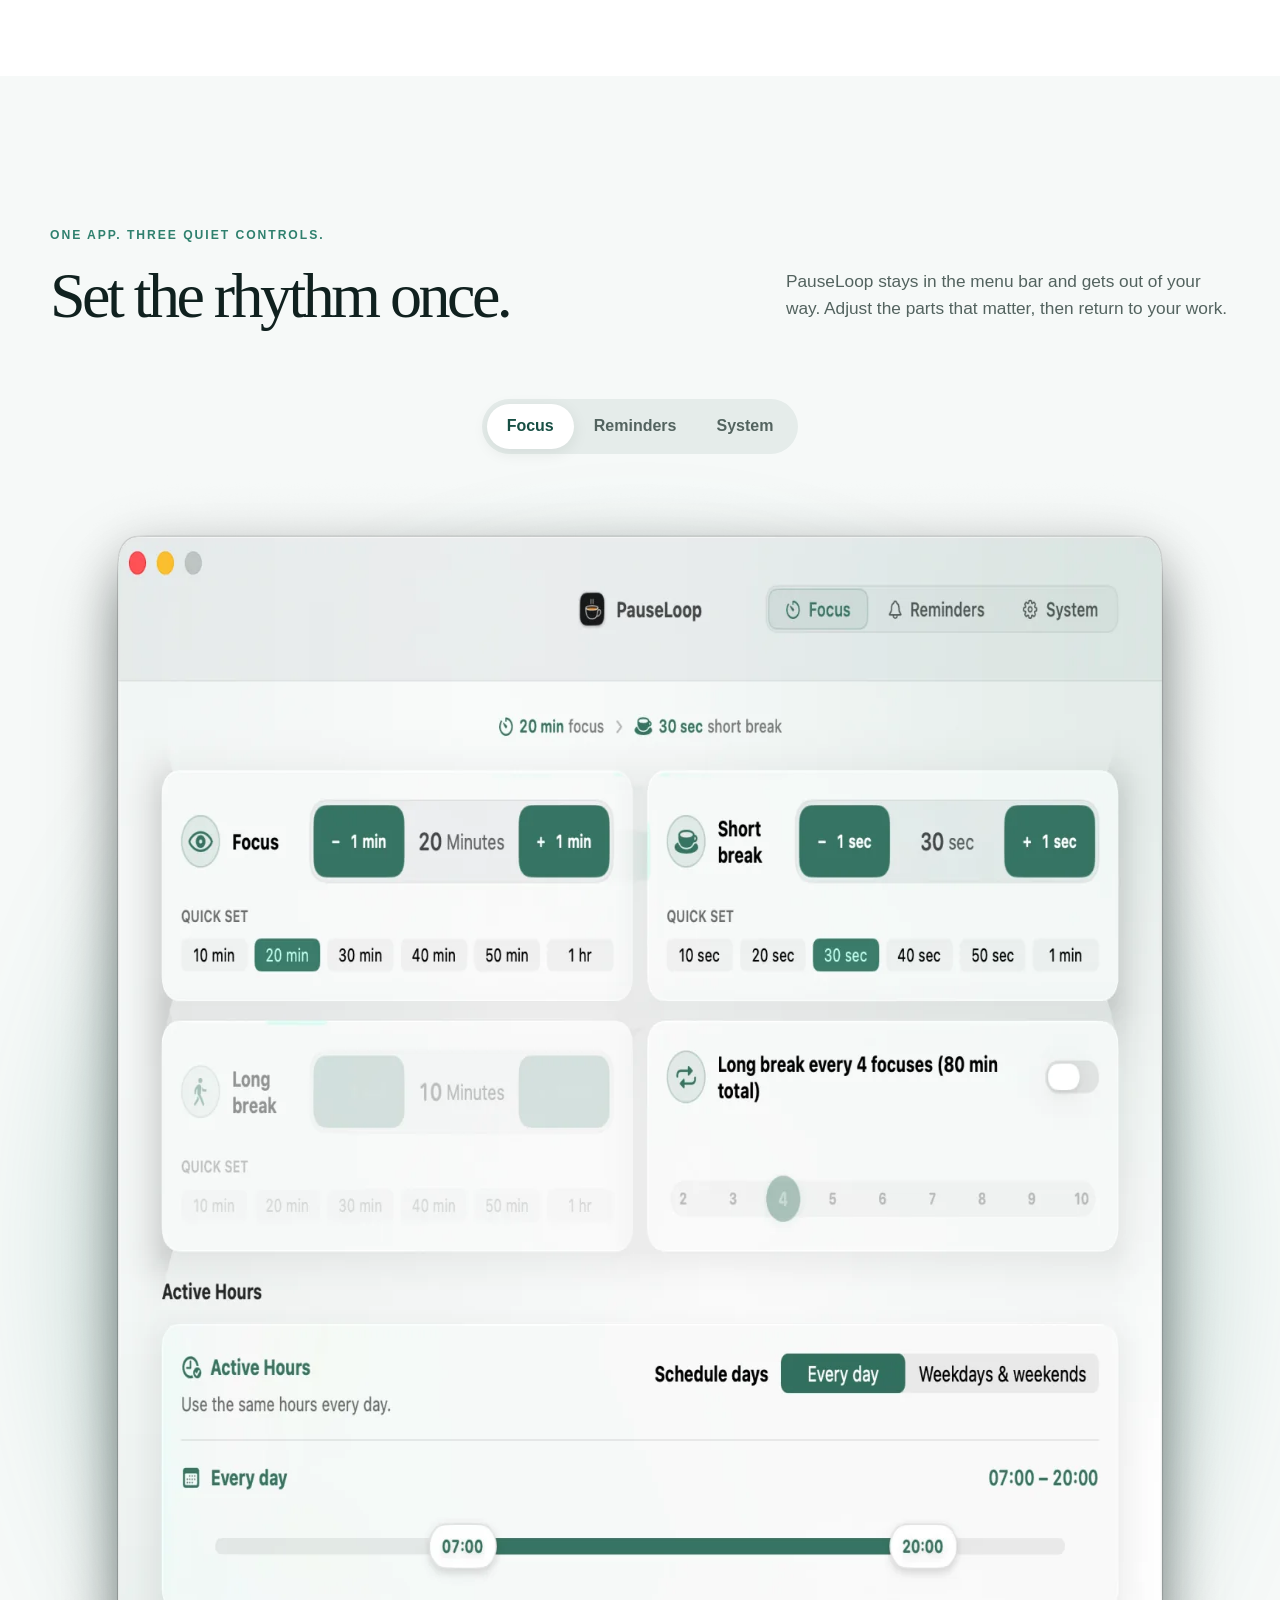
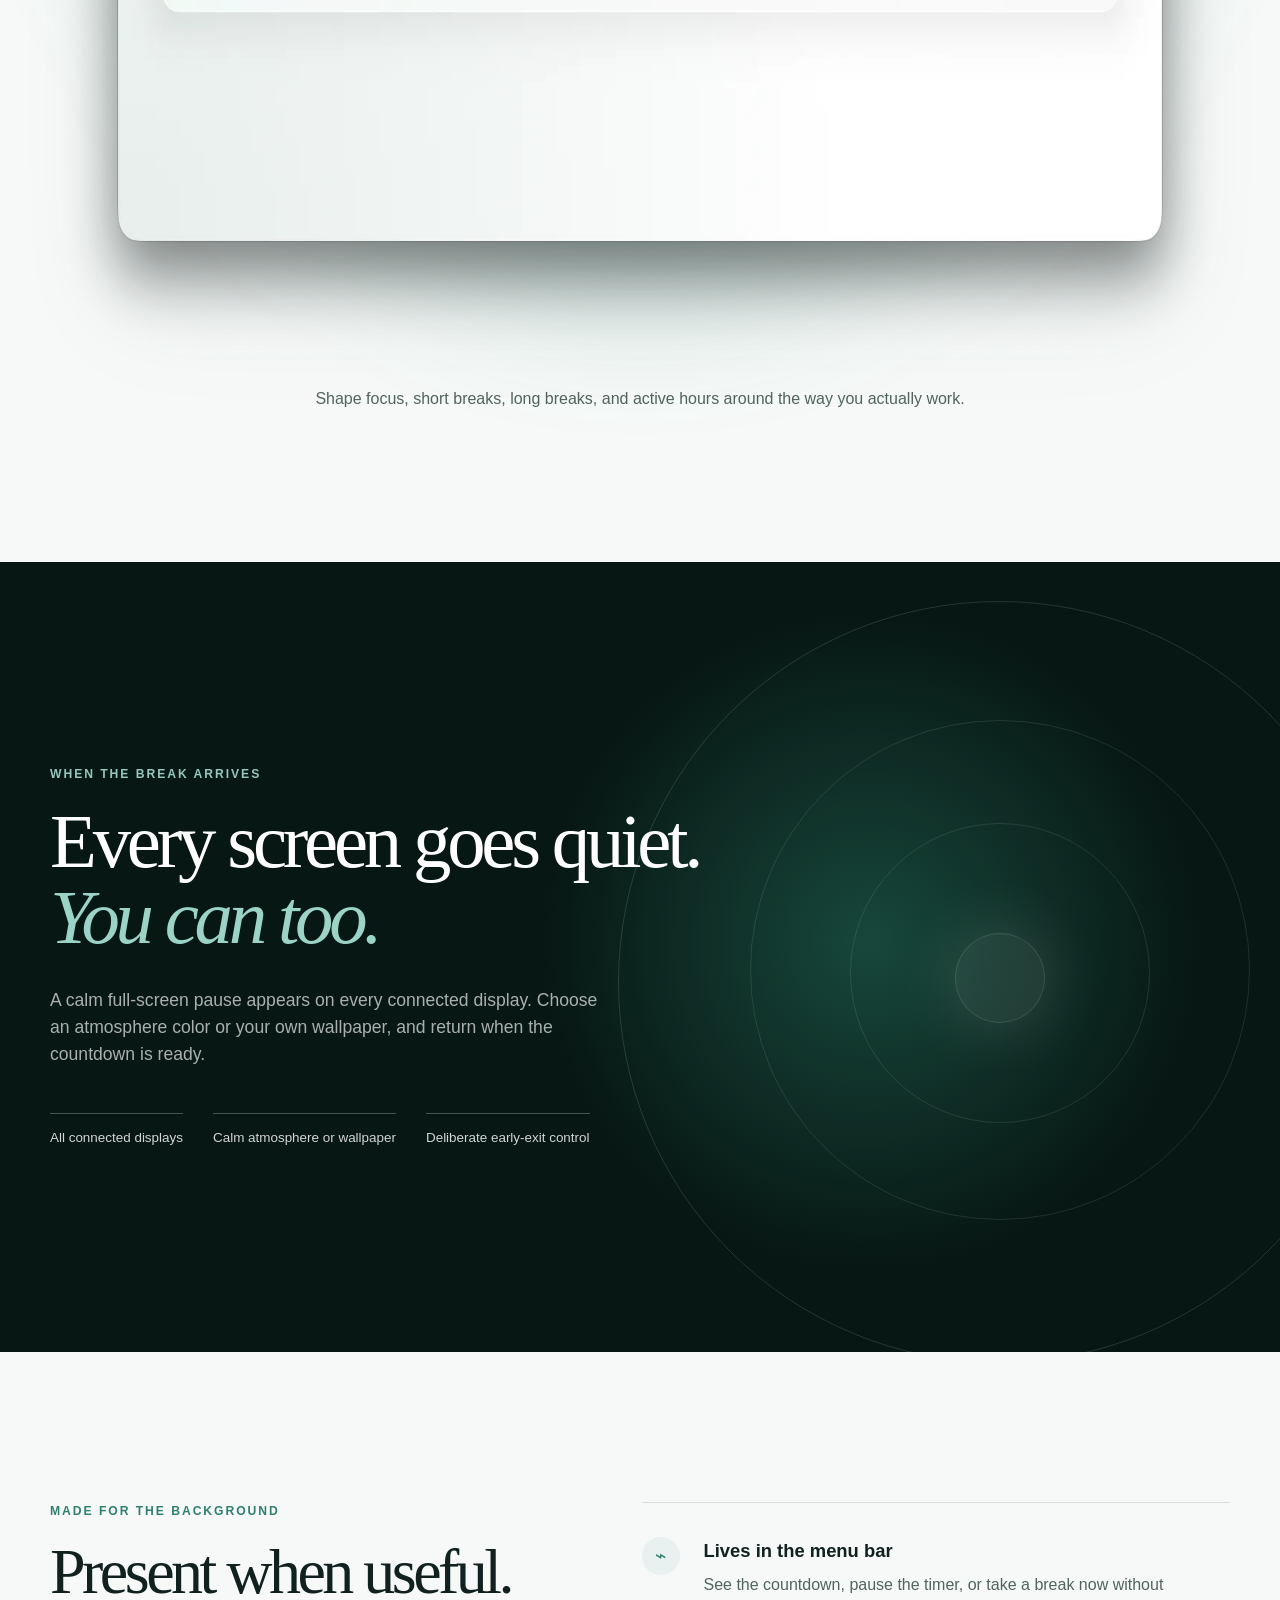
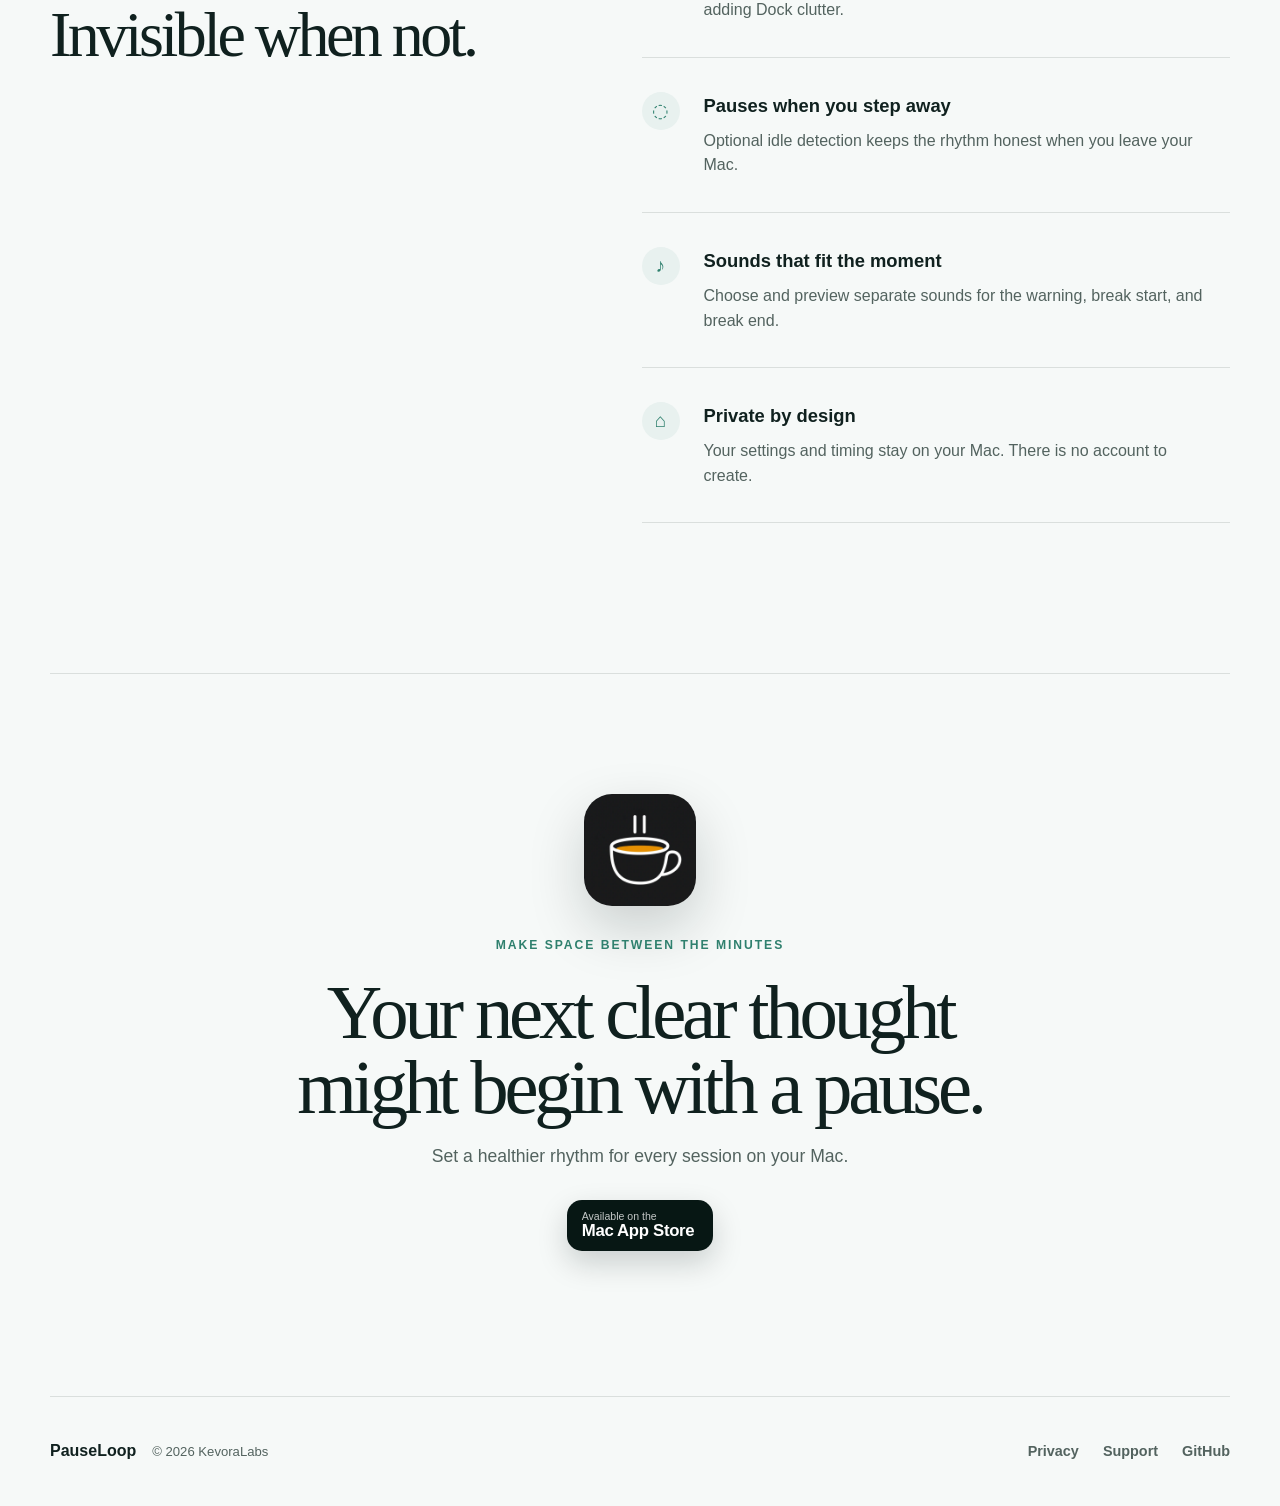
==== commit 453a8788: "Use raw app screenshots on website" ====
--- a/index.html
+++ b/index.html
@@ -62,7 +62,7 @@
 
       <div class="shell hero-product reveal">
         <div class="product-halo" aria-hidden="true"></div>
-        <img id="heroShot" src="assets/focus-en-US.webp" width="1600" height="1000" alt="PauseLoop focus settings on macOS" fetchpriority="high" decoding="async">
+        <img id="heroShot" src="assets/focus-en-US.webp" width="1600" height="1489" alt="PauseLoop focus settings on macOS" fetchpriority="high" decoding="async">
       </div>
     </section>
 
@@ -104,7 +104,7 @@
         </div>
         <div class="shot-stage">
           <div class="shot-glow" aria-hidden="true"></div>
-          <img id="productShot" src="assets/focus-en-US.webp" width="1600" height="1000" alt="PauseLoop focus settings" loading="lazy" decoding="async">
+          <img id="productShot" src="assets/focus-en-US.webp" width="1600" height="1489" alt="PauseLoop focus settings" loading="lazy" decoding="async">
         </div>
         <p id="shotCaption" class="shot-caption" data-i18n="caption.focus">Shape focus, short breaks, long breaks, and active hours around the way you actually work.</p>
       </div>
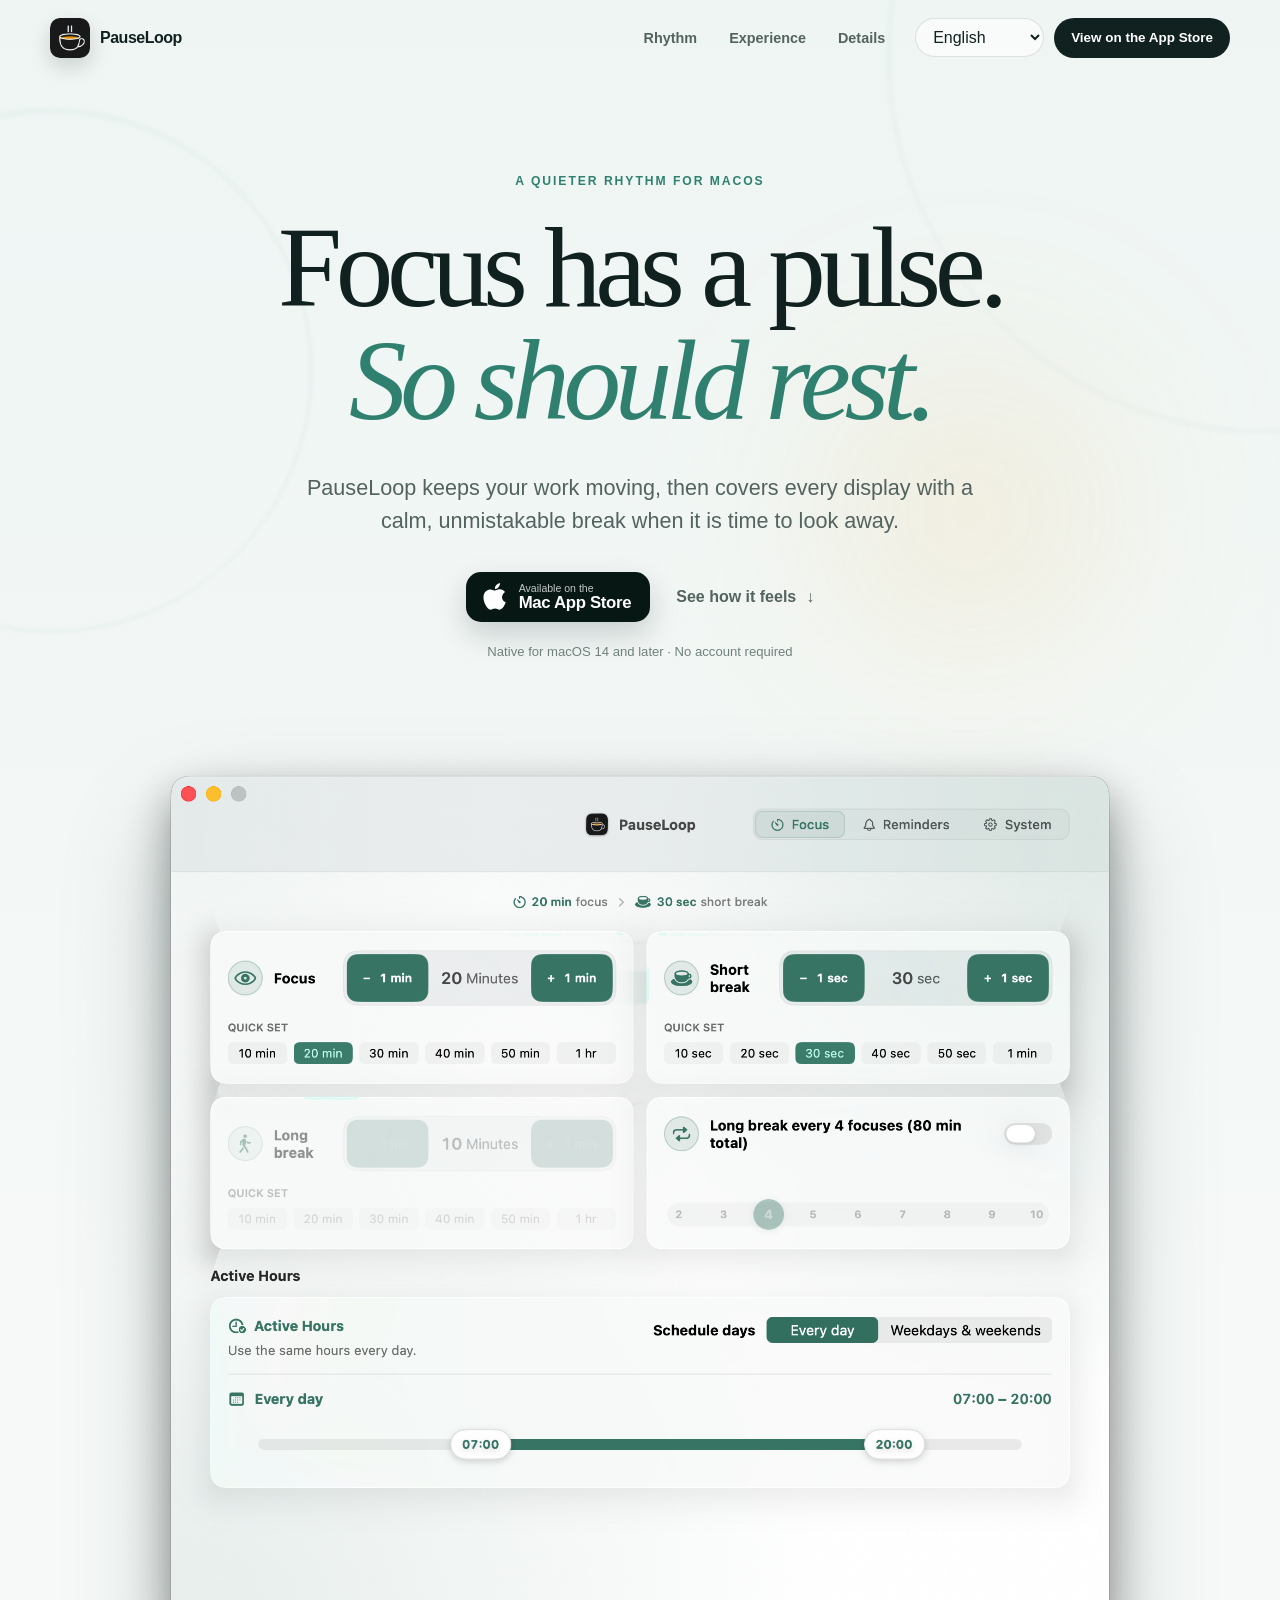
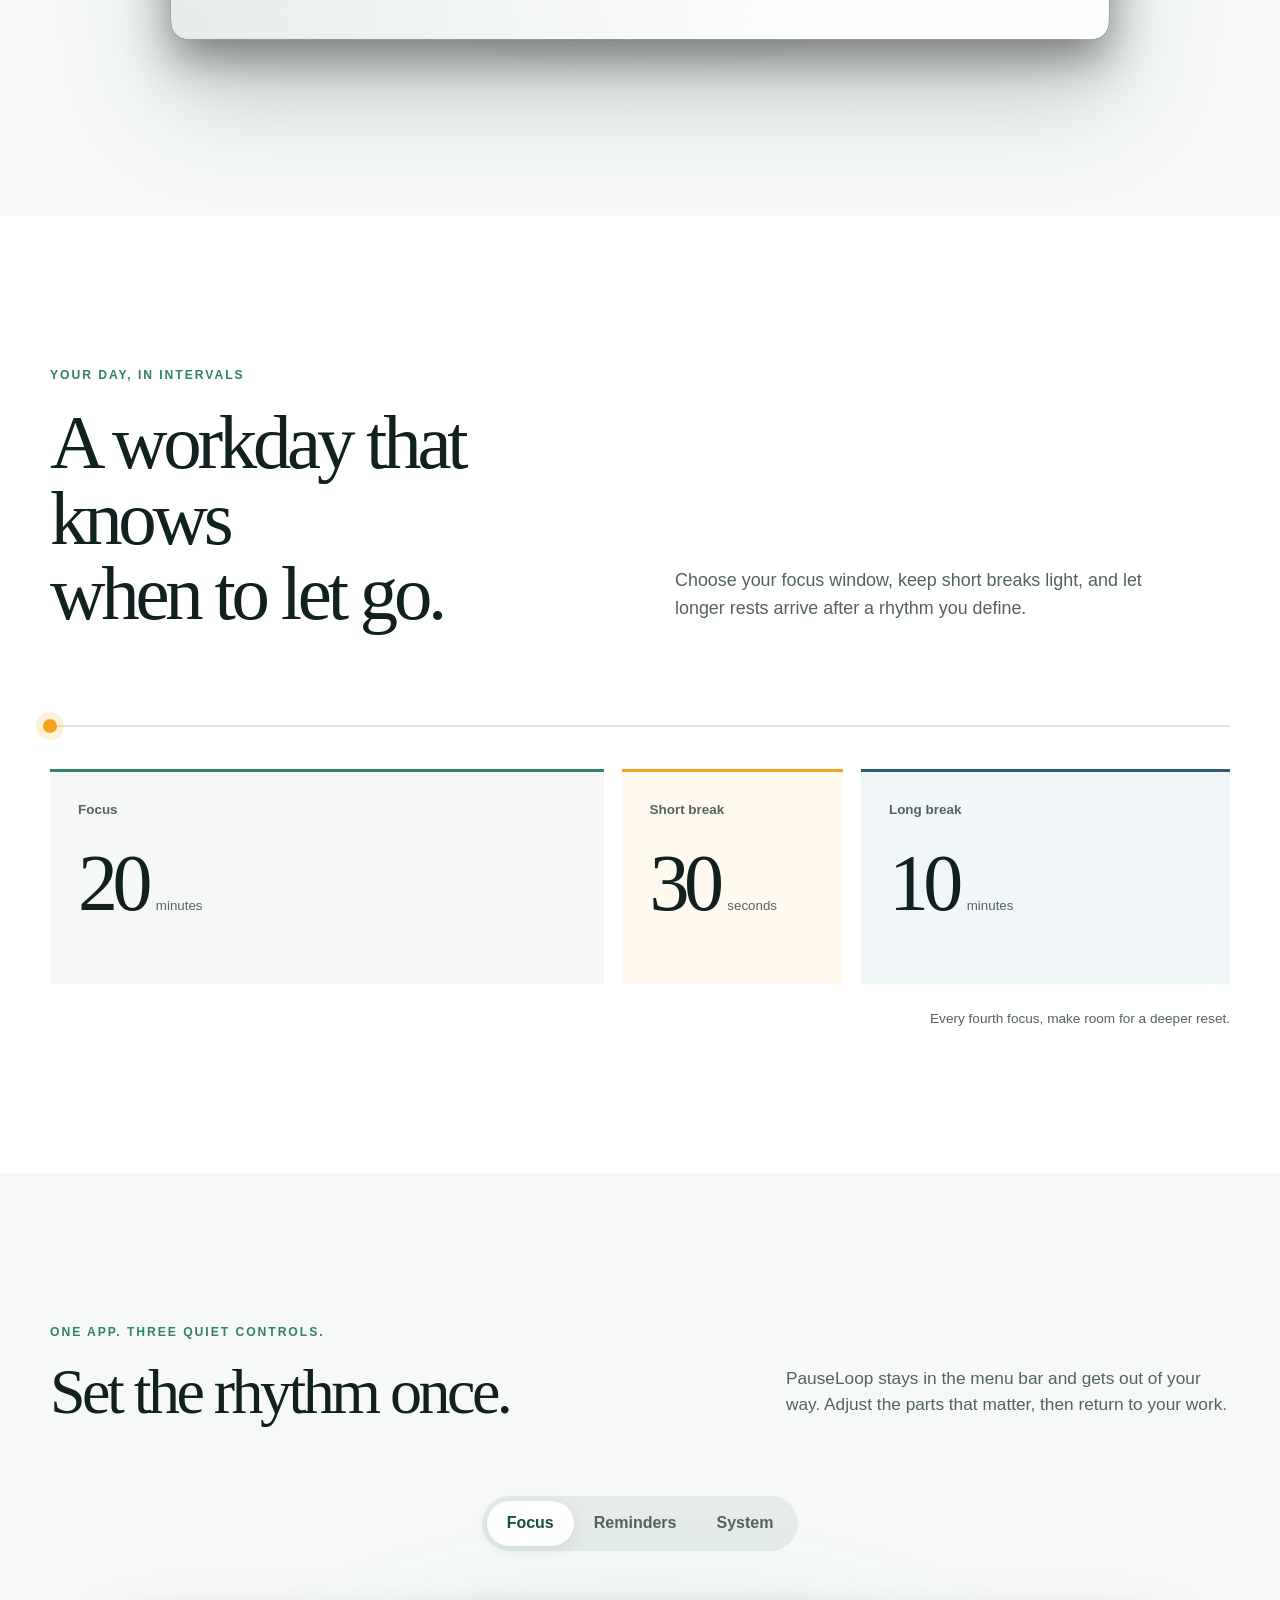
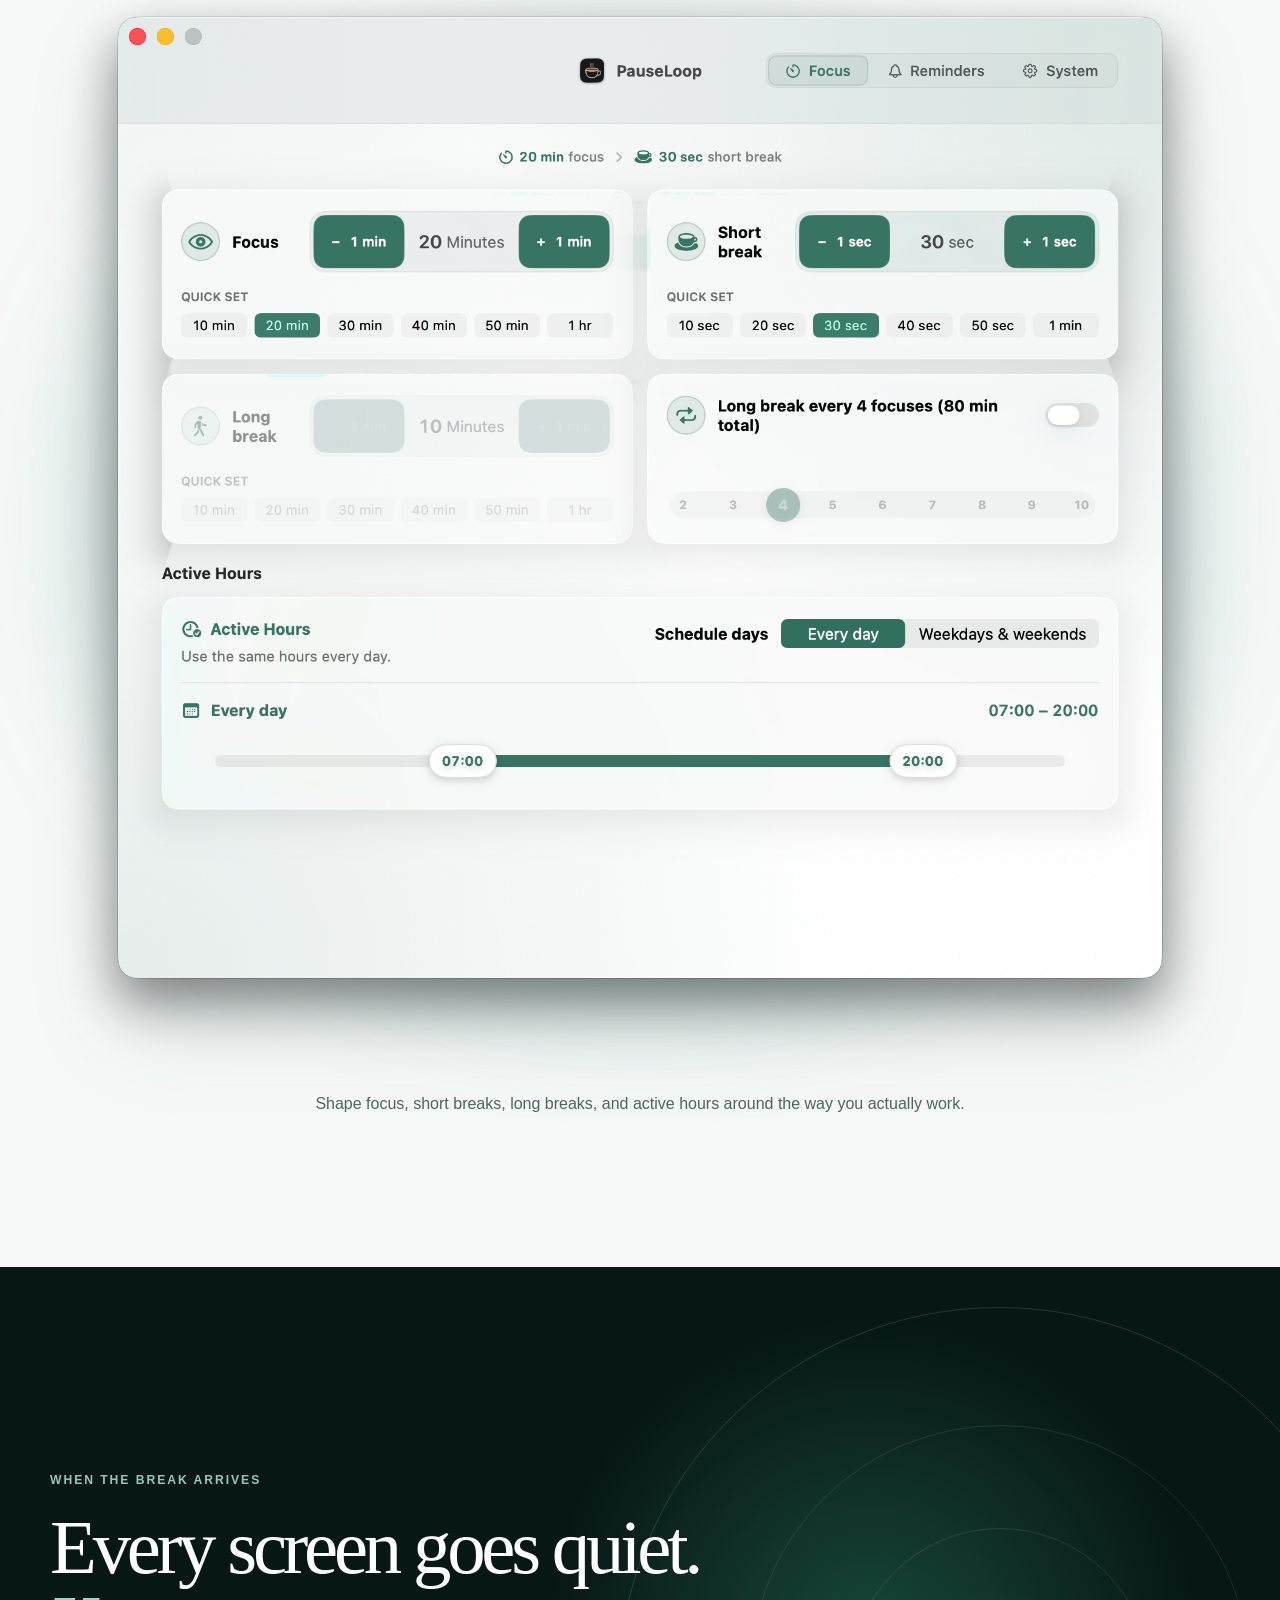
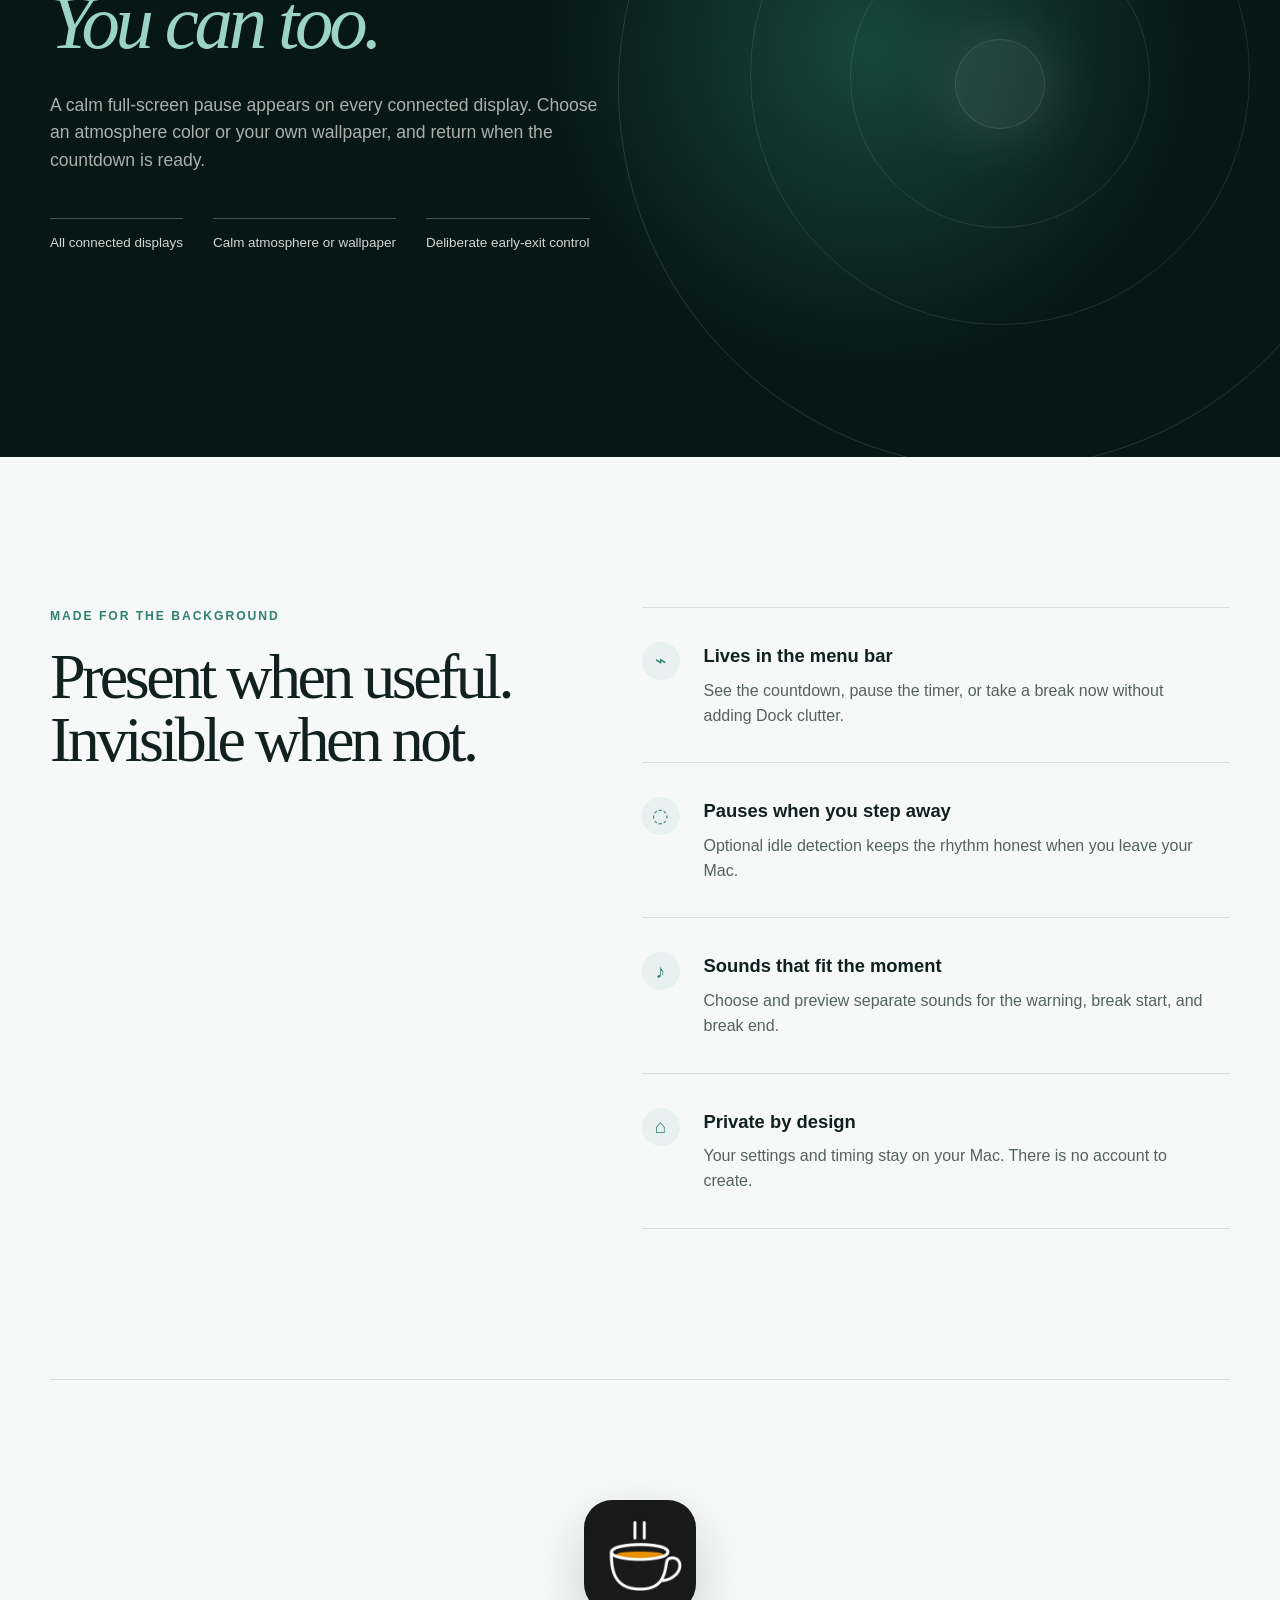
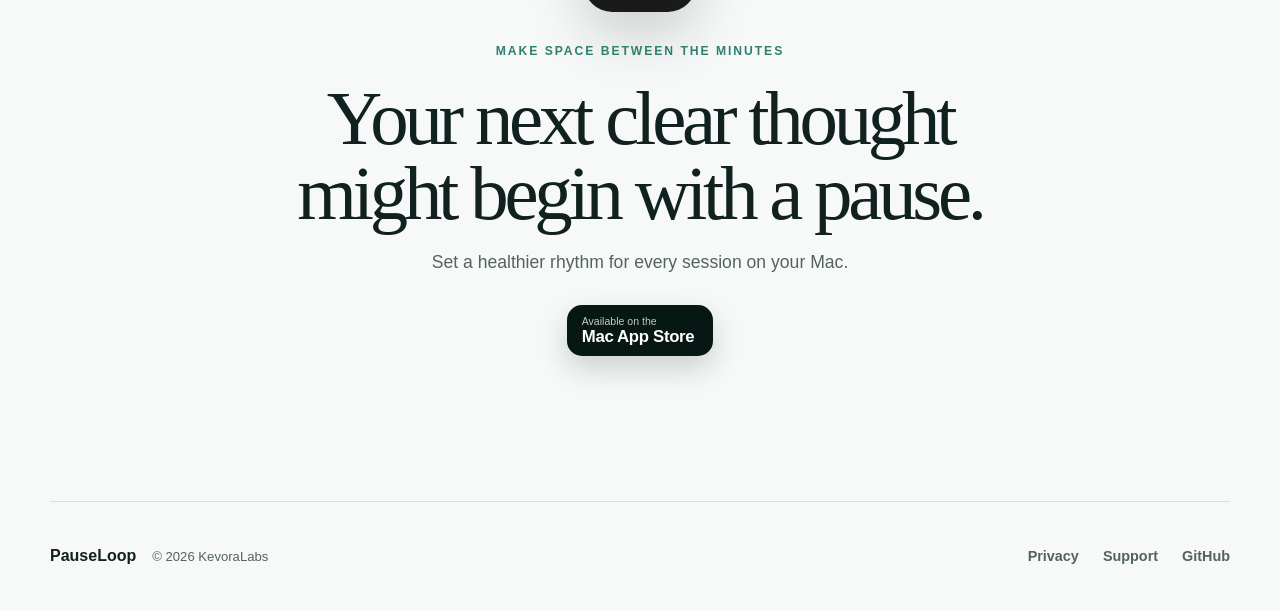
==== commit 8ffd753d: "Use lossless website screenshots" ====
--- a/index.html
+++ b/index.html
@@ -62,7 +62,7 @@
 
       <div class="shell hero-product reveal">
         <div class="product-halo" aria-hidden="true"></div>
-        <img id="heroShot" src="assets/focus-en-US.webp" width="1600" height="1489" alt="PauseLoop focus settings on macOS" fetchpriority="high" decoding="async">
+        <img id="heroShot" src="assets/focus-en-US.webp" width="1944" height="1808" alt="PauseLoop focus settings on macOS" fetchpriority="high" decoding="async">
       </div>
     </section>
 
@@ -104,7 +104,7 @@
         </div>
         <div class="shot-stage">
           <div class="shot-glow" aria-hidden="true"></div>
-          <img id="productShot" src="assets/focus-en-US.webp" width="1600" height="1489" alt="PauseLoop focus settings" loading="lazy" decoding="async">
+          <img id="productShot" src="assets/focus-en-US.webp" width="1944" height="1808" alt="PauseLoop focus settings" loading="lazy" decoding="async">
         </div>
         <p id="shotCaption" class="shot-caption" data-i18n="caption.focus">Shape focus, short breaks, long breaks, and active hours around the way you actually work.</p>
       </div>
--- a/styles.css
+++ b/styles.css
@@ -108,11 +108,15 @@
 .requirements { color: #70807c; font-size: .82rem; margin: 20px 0 0; }
 .hero-product { position: relative; z-index: 2; margin-top: 72px; }
 .hero-product img {
-  position: relative; width: min(1060px, 92%); margin: 0 auto;
+  position: relative;
+  width: min(1060px, 92%);
+  height: auto;
+  aspect-ratio: 1944 / 1808;
+  margin: 0 auto;
   filter: drop-shadow(0 46px 50px rgba(12, 42, 37, .22));
 }
 .product-halo {
-  position: absolute; width: 92%; height: 78%; left: 4%; top: 12%; border-radius: 50%;
+  position: absolute; width: 82%; aspect-ratio: 1944 / 1808; left: 9%; top: 7%; border-radius: 48%;
   background: radial-gradient(ellipse, rgba(47,128,110,.20), transparent 66%); filter: blur(34px);
 }
 
@@ -150,9 +154,17 @@
 .shot-tabs button { border: 0; border-radius: 999px; padding: 10px 20px; color: var(--ink-soft); background: transparent; cursor: pointer; font-weight: 700; }
 .shot-tabs button[aria-selected="true"] { color: var(--pine-deep); background: white; box-shadow: 0 4px 16px rgba(16,33,31,.08); }
 .shot-stage { position: relative; }
-.shot-stage img { position: relative; z-index: 1; width: 100%; filter: drop-shadow(0 34px 38px rgba(12,42,37,.18)); transition: opacity .18s ease, transform .25s ease; }
+.shot-stage img {
+  position: relative;
+  z-index: 1;
+  width: 100%;
+  height: auto;
+  aspect-ratio: 1944 / 1808;
+  filter: drop-shadow(0 34px 38px rgba(12,42,37,.18));
+  transition: opacity .18s ease, transform .25s ease;
+}
 .shot-stage img.changing { opacity: 0; transform: translateY(8px); }
-.shot-glow { position: absolute; inset: 8% 2% 4%; border-radius: 50%; background: rgba(47,128,110,.18); filter: blur(65px); }
+.shot-glow { position: absolute; inset: 7% 3% 7%; border-radius: 48%; background: rgba(47,128,110,.18); filter: blur(65px); }
 .shot-caption { max-width: 670px; margin: 24px auto 0; color: var(--ink-soft); text-align: center; }
 
 .break-moment { position: relative; min-height: 790px; display: flex; align-items: center; padding: 140px 0; color: white; background: var(--night); overflow: hidden; }
